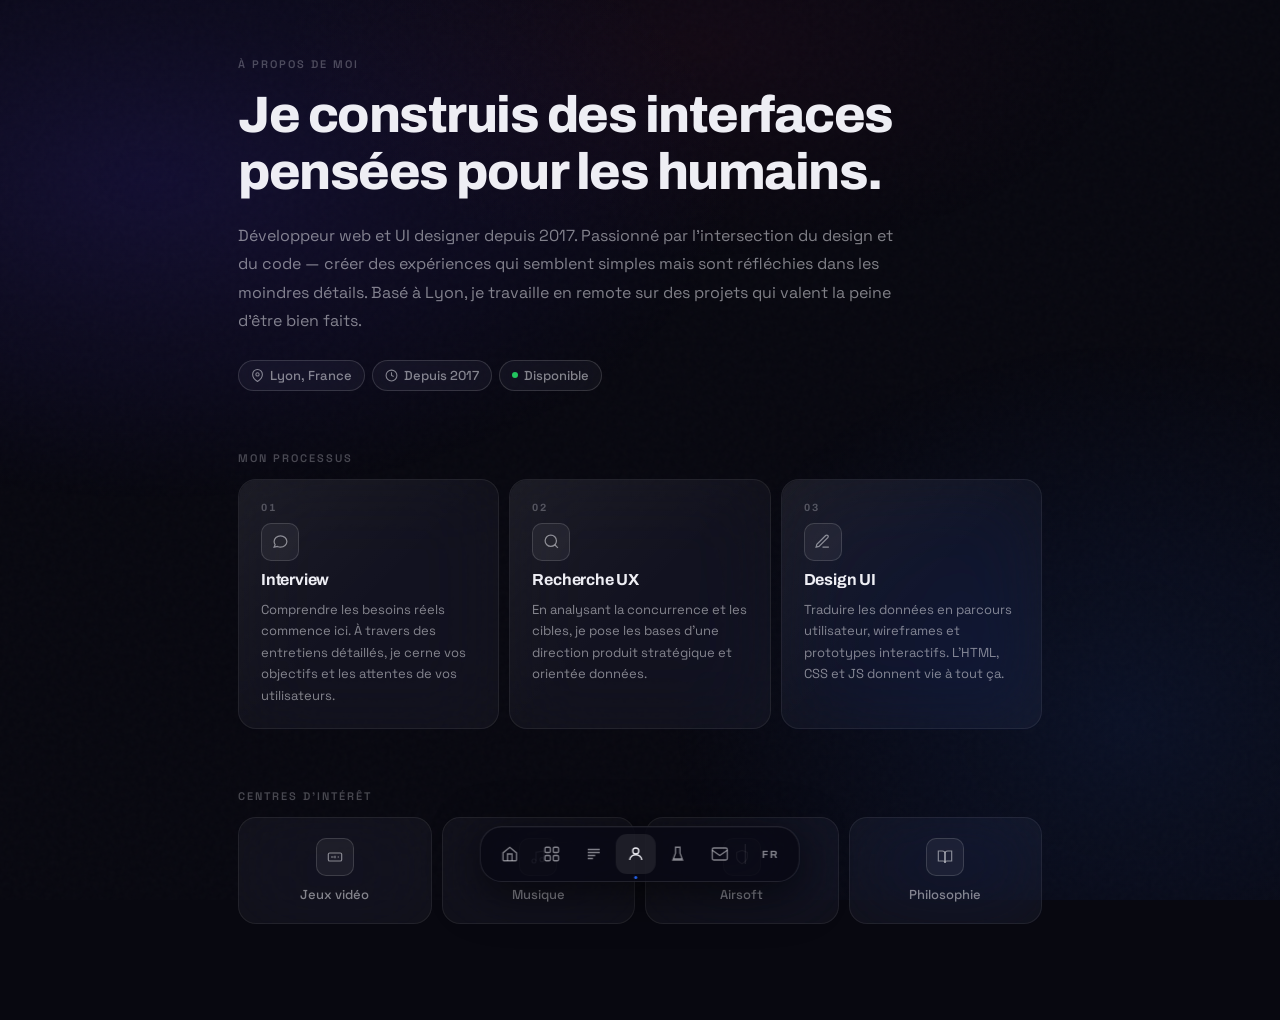
==== HTML_PAGES/about.html @ 4f41d5ac "Import my projects since I'm flagged on my previous account" ====
<!DOCTYPE html>
<html lang="fr">
<head>
  <meta charset="UTF-8">
  <meta name="viewport" content="width=device-width, initial-scale=1.0">
  <title>À propos — Joris Suarez</title>
  <link rel="icon" type="image/svg+xml" href="../favicon.svg">
  <link rel="stylesheet" href="../styles.css">
  <link rel="stylesheet" href="../css/about.css">
</head>
<body>

<main class="about-page">

  <section class="about-hero reveal" style="--delay:0s">
    <span class="label" data-fr="À propos de moi" data-en="About me">À propos de moi</span>
    <h1 class="about-headline" data-fr="Je construis des interfaces pensées pour les humains." data-en="I build interfaces designed for humans.">Je construis des interfaces<br>pensées pour les humains.</h1>
    <p class="about-bio" data-fr="Développeur web et UI designer depuis 2017. Passionné par l'intersection du design et du code — créer des expériences qui semblent simples mais sont réfléchies dans les moindres détails. Basé à Lyon, je travaille en remote sur des projets qui valent la peine d'être bien faits." data-en="Web developer and UI designer since 2017. Passionate about the intersection of design and code — crafting experiences that look simple but are thoughtfully designed down to the smallest detail. Based in Lyon, working remotely on projects worth doing right.">Développeur web et UI designer depuis 2017. Passionné par l'intersection du design et du code — créer des expériences qui semblent simples mais sont réfléchies dans les moindres détails. Basé à Lyon, je travaille en remote sur des projets qui valent la peine d'être bien faits.</p>
    <div class="about-meta">
      <span class="meta-chip">
        <svg viewBox="0 0 24 24" fill="none" stroke="currentColor" stroke-width="2" width="13" height="13"><path d="M21 10c0 7-9 13-9 13S3 17 3 10a9 9 0 0118 0z"/><circle cx="12" cy="10" r="3"/></svg>
        Lyon, France
      </span>
      <span class="meta-chip">
        <svg viewBox="0 0 24 24" fill="none" stroke="currentColor" stroke-width="2" width="13" height="13"><circle cx="12" cy="12" r="10"/><path d="M12 6v6l4 2"/></svg>
        <span data-fr="Depuis 2017" data-en="Since 2017">Depuis 2017</span>
      </span>
      <span class="meta-chip">
        <div class="status-dot" style="width:6px;height:6px;flex-shrink:0"></div>
        <span data-fr="Disponible" data-en="Available">Disponible</span>
      </span>
    </div>
  </section>

  <section class="process-section">
    <span class="label reveal" style="--delay:0.1s" data-fr="Mon processus" data-en="My process">Mon processus</span>
    <div class="process-grid">

      <article class="card process-card reveal" style="--delay:0.15s">
        <div class="process-num">01</div>
        <div class="process-icon">
          <svg viewBox="0 0 24 24" fill="none" stroke="currentColor" stroke-width="1.75">
            <path d="M8 12h.01M12 12h.01M16 12h.01M21 12c0 4.418-4.03 8-9 8a9.863 9.863 0 01-4.255-.949L3 20l1.395-3.72C3.512 15.042 3 13.574 3 12c0-4.418 4.03-8 9-8s9 3.582 9 8z"/>
          </svg>
        </div>
        <h3 data-fr="Interview" data-en="Interview">Interview</h3>
        <p data-fr="Comprendre les besoins réels commence ici. À travers des entretiens détaillés, je cerne vos objectifs et les attentes de vos utilisateurs." data-en="Understanding real needs starts here. Through detailed interviews, I identify your goals and your users' expectations.">Comprendre les besoins réels commence ici. À travers des entretiens détaillés, je cerne vos objectifs et les attentes de vos utilisateurs.</p>
      </article>

      <article class="card process-card reveal" style="--delay:0.2s">
        <div class="process-num">02</div>
        <div class="process-icon">
          <svg viewBox="0 0 24 24" fill="none" stroke="currentColor" stroke-width="1.75">
            <circle cx="11" cy="11" r="8"/><path d="M21 21l-4.35-4.35"/>
          </svg>
        </div>
        <h3 data-fr="Recherche UX" data-en="UX Research">Recherche UX</h3>
        <p data-fr="En analysant la concurrence et les cibles, je pose les bases d'une direction produit stratégique et orientée données." data-en="By analyzing competition and targets, I lay the groundwork for a strategic, data-driven product direction.">En analysant la concurrence et les cibles, je pose les bases d'une direction produit stratégique et orientée données.</p>
      </article>

      <article class="card process-card reveal" style="--delay:0.25s">
        <div class="process-num">03</div>
        <div class="process-icon">
          <svg viewBox="0 0 24 24" fill="none" stroke="currentColor" stroke-width="1.75">
            <path d="M12 20h9"/><path d="M16.5 3.5a2.121 2.121 0 013 3L7 19l-4 1 1-4L16.5 3.5z"/>
          </svg>
        </div>
        <h3 data-fr="Design UI" data-en="UI Design">Design UI</h3>
        <p data-fr="Traduire les données en parcours utilisateur, wireframes et prototypes interactifs. L'HTML, CSS et JS donnent vie à tout ça." data-en="Translating data into user flows, wireframes and interactive prototypes. HTML, CSS and JS bring it all to life.">Traduire les données en parcours utilisateur, wireframes et prototypes interactifs. L'HTML, CSS et JS donnent vie à tout ça.</p>
      </article>

    </div>
  </section>

  <section class="interests-section reveal" style="--delay:0.3s">
    <span class="label" data-fr="Centres d'intérêt" data-en="Interests">Centres d'intérêt</span>
    <div class="interests-grid">
      <div class="interest-item">
        <div class="interest-icon">
          <svg viewBox="0 0 24 24" fill="none" stroke="currentColor" stroke-width="1.75"><rect x="2" y="6" width="20" height="12" rx="2"/><path d="M6 12h4M12 10v4M16 12h2"/></svg>
        </div>
        <span data-fr="Jeux vidéo" data-en="Video games">Jeux vidéo</span>
      </div>
      <div class="interest-item">
        <div class="interest-icon">
          <svg viewBox="0 0 24 24" fill="none" stroke="currentColor" stroke-width="1.75"><path d="M9 18V5l12-2v13"/><circle cx="6" cy="18" r="3"/><circle cx="18" cy="16" r="3"/></svg>
        </div>
        <span data-fr="Musique" data-en="Music">Musique</span>
      </div>
      <div class="interest-item">
        <div class="interest-icon">
          <svg viewBox="0 0 24 24" fill="none" stroke="currentColor" stroke-width="1.75"><path d="M12 22s8-4 8-10V5l-8-3-8 3v7c0 6 8 10 8 10z"/></svg>
        </div>
        <span>Airsoft</span>
      </div>
      <div class="interest-item">
        <div class="interest-icon">
          <svg viewBox="0 0 24 24" fill="none" stroke="currentColor" stroke-width="1.75"><path d="M2 3h6a4 4 0 014 4v14a3 3 0 00-3-3H2z"/><path d="M22 3h-6a4 4 0 00-4 4v14a3 3 0 013-3h7z"/></svg>
        </div>
        <span data-fr="Philosophie" data-en="Philosophy">Philosophie</span>
      </div>
    </div>
  </section>

</main>

<nav class="dock" aria-label="Navigation">
  <a href="../index.html" class="dock-item" aria-label="Accueil">
    <svg viewBox="0 0 24 24" fill="none" stroke="currentColor" stroke-width="1.75"><path d="M3 10.5L12 3l9 7.5V20a1 1 0 01-1 1H4a1 1 0 01-1-1v-9.5z"/><path d="M9 21V12h6v9"/></svg>
    <span class="dock-tooltip" data-fr="Accueil" data-en="Home">Accueil</span>
  </a>
  <a href="works.html" class="dock-item" aria-label="Travaux">
    <svg viewBox="0 0 24 24" fill="none" stroke="currentColor" stroke-width="1.75"><rect x="3" y="3" width="7" height="7" rx="1.5"/><rect x="14" y="3" width="7" height="7" rx="1.5"/><rect x="3" y="14" width="7" height="7" rx="1.5"/><rect x="14" y="14" width="7" height="7" rx="1.5"/></svg>
    <span class="dock-tooltip" data-fr="Travaux" data-en="Works">Travaux</span>
  </a>
  <a href="blogs.html" class="dock-item" aria-label="Blog">
    <svg viewBox="0 0 24 24" fill="none" stroke="currentColor" stroke-width="1.75"><path d="M4 6h16M4 10h16M4 14h10M4 18h7"/></svg>
    <span class="dock-tooltip">Blog</span>
  </a>
  <a href="about.html" class="dock-item active" aria-label="À propos">
    <svg viewBox="0 0 24 24" fill="none" stroke="currentColor" stroke-width="1.75"><circle cx="12" cy="8" r="4"/><path d="M4 20c0-4 3.582-7 8-7s8 3 8 7"/></svg>
    <span class="dock-tooltip" data-fr="À propos" data-en="About">À propos</span>
  </a>
  <a href="services.html" class="dock-item" aria-label="Lab">
    <svg viewBox="0 0 24 24" fill="none" stroke="currentColor" stroke-width="1.75"><path d="M9 3h6v8l3.5 9H5.5L9 11V3z"/><path d="M6.5 18.5h11"/></svg>
    <span class="dock-tooltip">Lab</span>
  </a>
  <a href="contact.html" class="dock-item" aria-label="Contact">
    <svg viewBox="0 0 24 24" fill="none" stroke="currentColor" stroke-width="1.75"><rect x="2" y="4" width="20" height="16" rx="2"/><path d="M2 7l10 7 10-7"/></svg>
    <span class="dock-tooltip">Contact</span>
  </a>
  <div class="dock-sep" aria-hidden="true"></div>
  <button class="dock-item" id="lang-btn" aria-label="Changer de langue">
    <span class="dock-lang" id="lang-display">FR</span>
    <span class="dock-tooltip" id="lang-tip">Switch to English</span>
  </button>
</nav>

<script>
  function toggleLang() {
    const cur = localStorage.getItem('siteLang') || 'fr';
    const next = cur === 'fr' ? 'en' : 'fr';
    applyLang(next);
    localStorage.setItem('siteLang', next);
  }
  function applyLang(lang) {
    document.querySelectorAll('[data-fr][data-en]').forEach(el => {
      el.textContent = el.getAttribute('data-' + lang);
    });
    document.documentElement.lang = lang;
    const d = document.getElementById('lang-display');
    const t = document.getElementById('lang-tip');
    if (d) d.textContent = lang.toUpperCase();
    if (t) t.textContent = lang === 'fr' ? 'Switch to English' : 'Passer en français';
  }
  const ro = new IntersectionObserver((entries) => {
    entries.forEach(e => { if (e.isIntersecting) { e.target.classList.add('visible'); ro.unobserve(e.target); } });
  }, { threshold: 0.08 });
  document.addEventListener('DOMContentLoaded', () => {
    applyLang(localStorage.getItem('siteLang') || 'fr');
    document.querySelectorAll('.reveal').forEach(el => ro.observe(el));
    document.getElementById('lang-btn').addEventListener('click', toggleLang);
  });
</script>
</body>
</html>
---- styles.css ----
@import url('https://fonts.googleapis.com/css2?family=Archivo:wght@300;400;500;600;700;800;900&family=Space+Grotesk:wght@300;400;500;600;700&display=swap');

:root {
  --font-display: 'Archivo', sans-serif;
  --font-body: 'Space Grotesk', sans-serif;

  --bg: #080810;
  --surface: rgba(255, 255, 255, 0.04);
  --surface-hover: rgba(255, 255, 255, 0.07);
  --surface-strong: rgba(255, 255, 255, 0.09);

  --border: rgba(255, 255, 255, 0.07);
  --border-hover: rgba(255, 255, 255, 0.14);

  --text: #eeeef4;
  --text-2: rgba(238, 238, 244, 0.52);
  --text-3: rgba(238, 238, 244, 0.28);

  --accent: #2563eb;
  --accent-glow: rgba(37, 99, 235, 0.25);
  --green: #22c55e;
  --red: #ef4444;

  --blur: blur(40px) saturate(180%);
  --blur-sm: blur(20px) saturate(150%);

  --r-sm: 10px;
  --r: 18px;
  --r-lg: 24px;

  --t: 0.22s cubic-bezier(0.4, 0, 0.2, 1);
  --t-spring: 0.38s cubic-bezier(0.34, 1.56, 0.64, 1);
}

*, *::before, *::after { margin: 0; padding: 0; box-sizing: border-box; }

html { scroll-behavior: smooth; }

body {
  font-family: var(--font-body);
  background: var(--bg);
  color: var(--text);
  min-height: 100dvh;
  overflow-x: hidden;
  -webkit-font-smoothing: antialiased;
  -moz-osx-font-smoothing: grayscale;
}

/* Aurora */
body::before {
  content: '';
  position: fixed;
  inset: 0;
  z-index: 0;
  pointer-events: none;
  background:
    radial-gradient(ellipse 70% 55% at 12% 20%, rgba(90, 60, 255, 0.14) 0%, transparent 65%),
    radial-gradient(ellipse 55% 65% at 88% 80%, rgba(37, 99, 235, 0.1) 0%, transparent 65%),
    radial-gradient(ellipse 55% 40% at 55% 5%, rgba(170, 35, 90, 0.07) 0%, transparent 60%);
}

/* Noise */
body::after {
  content: '';
  position: fixed;
  inset: 0;
  z-index: 1;
  pointer-events: none;
  opacity: 0.022;
  background-image: url("data:image/svg+xml,%3Csvg viewBox='0 0 200 200' xmlns='http://www.w3.org/2000/svg'%3E%3Cfilter id='n'%3E%3CfeTurbulence type='fractalNoise' baseFrequency='0.85' numOctaves='4' stitchTiles='stitch'/%3E%3C/filter%3E%3Crect width='100%25' height='100%25' filter='url(%23n)'/%3E%3C/svg%3E");
}

h1, h2, h3, h4, h5 { font-family: var(--font-display); font-weight: 700; line-height: 1.15; }

a { color: inherit; text-decoration: none; }

/* Glass card */
.card {
  position: relative;
  z-index: 2;
  background: var(--surface);
  backdrop-filter: var(--blur);
  -webkit-backdrop-filter: var(--blur);
  border: 0.5px solid var(--border);
  border-radius: var(--r);
  overflow: hidden;
  transition: background var(--t), border-color var(--t);
}

.card::before {
  content: '';
  position: absolute;
  inset: 0;
  border-radius: inherit;
  background: linear-gradient(135deg, rgba(255,255,255,0.045) 0%, transparent 50%);
  pointer-events: none;
  z-index: 0;
}

.card > * { position: relative; z-index: 1; }

.card:hover {
  background: var(--surface-hover);
  border-color: var(--border-hover);
}

.label {
  font-size: 11px;
  font-weight: 600;
  letter-spacing: 2px;
  text-transform: uppercase;
  color: var(--text-3);
}

.tag {
  display: inline-flex;
  align-items: center;
  padding: 3px 10px;
  background: rgba(255,255,255,0.05);
  border: 0.5px solid rgba(255,255,255,0.09);
  border-radius: 100px;
  font-size: 11.5px;
  font-weight: 500;
  color: var(--text-2);
  font-family: var(--font-body);
  white-space: nowrap;
}

.hidden { display: none !important; }

/* Status dot */
.status-dot {
  width: 7px;
  height: 7px;
  border-radius: 50%;
  background: var(--green);
  flex-shrink: 0;
  animation: pulse-green 2.5s ease infinite;
}

@keyframes pulse-green {
  0%, 100% { box-shadow: 0 0 0 0 rgba(34, 197, 94, 0.5); }
  50% { box-shadow: 0 0 0 5px rgba(34, 197, 94, 0); }
}

/* Reveal animation */
.reveal {
  opacity: 0;
  transform: translateY(14px);
  transition: opacity 0.5s ease, transform 0.5s ease;
  transition-delay: var(--delay, 0s);
}

.reveal.visible {
  opacity: 1;
  transform: translateY(0);
}

@keyframes fadeUp {
  from { opacity: 0; transform: translateY(18px); }
  to { opacity: 1; transform: translateY(0); }
}

@keyframes spin { to { transform: rotate(360deg); } }

@media (prefers-reduced-motion: reduce) {
  .reveal, .reveal.visible { opacity: 1; transform: none; transition: none; }
  *, *::before, *::after { animation-duration: 0.001ms !important; transition-duration: 0.001ms !important; }
}

/* Selection */
::selection { background: rgba(37, 99, 235, 0.3); color: #fff; }

/* Scrollbar */
::-webkit-scrollbar { width: 5px; }
::-webkit-scrollbar-track { background: transparent; }
::-webkit-scrollbar-thumb { background: rgba(255,255,255,0.1); border-radius: 3px; }
::-webkit-scrollbar-thumb:hover { background: rgba(255,255,255,0.17); }

/* ========================
   DOCK — shared
   ======================== */
.dock {
  position: fixed;
  bottom: 18px;
  left: 50%;
  transform: translateX(-50%);
  z-index: 500;
  display: flex;
  align-items: center;
  gap: 2px;
  padding: 7px 9px;
  background: rgba(8, 8, 18, 0.8);
  backdrop-filter: blur(40px) saturate(200%);
  -webkit-backdrop-filter: blur(40px) saturate(200%);
  border: 0.5px solid rgba(255,255,255,0.1);
  border-radius: 22px;
  box-shadow: 0 10px 48px rgba(0,0,0,0.65), inset 0 0.5px 0 rgba(255,255,255,0.07);
}

.dock-item {
  position: relative;
  display: flex;
  align-items: center;
  justify-content: center;
  width: 40px;
  height: 40px;
  border-radius: 11px;
  color: var(--text-2);
  text-decoration: none;
  transition: all var(--t-spring);
  cursor: pointer;
  background: transparent;
  border: none;
  font-family: var(--font-body);
  flex-shrink: 0;
}

.dock-item svg { width: 18px; height: 18px; }

.dock-item:hover {
  background: rgba(255,255,255,0.08);
  color: var(--text);
  transform: translateY(-3px) scale(1.08);
}

.dock-item.active {
  background: rgba(255,255,255,0.08);
  color: var(--text);
}

.dock-item.active::after {
  content: '';
  position: absolute;
  bottom: -5px;
  left: 50%;
  transform: translateX(-50%);
  width: 3px;
  height: 3px;
  background: var(--accent);
  border-radius: 50%;
}

.dock-tooltip {
  position: absolute;
  bottom: calc(100% + 9px);
  left: 50%;
  transform: translateX(-50%);
  background: rgba(8, 8, 18, 0.95);
  backdrop-filter: blur(20px);
  border: 0.5px solid rgba(255,255,255,0.12);
  border-radius: 8px;
  padding: 4px 9px;
  font-size: 11.5px;
  font-weight: 500;
  color: rgba(255,255,255,0.85);
  white-space: nowrap;
  pointer-events: none;
  opacity: 0;
  transition: opacity 0.13s ease;
  font-family: var(--font-body);
}

.dock-item:hover .dock-tooltip { opacity: 1; }

.dock-sep {
  width: 0.5px;
  height: 20px;
  background: rgba(255,255,255,0.1);
  margin: 0 3px;
  flex-shrink: 0;
}

.dock-lang {
  font-size: 10.5px;
  font-weight: 700;
  letter-spacing: 0.5px;
  font-family: var(--font-display);
}

/* ========================
   MODAL — shared
   ======================== */
.modal {
  position: fixed;
  inset: 0;
  background: rgba(0,0,0,0.65);
  backdrop-filter: blur(10px);
  display: flex;
  align-items: center;
  justify-content: center;
  z-index: 600;
  padding: 1.5rem;
}

.modal.hidden { display: none; }

.modal-box {
  background: rgba(10, 10, 22, 0.92);
  backdrop-filter: var(--blur);
  -webkit-backdrop-filter: var(--blur);
  border: 0.5px solid var(--border-hover);
  border-radius: var(--r-lg);
  padding: 2rem;
  width: 100%;
  max-width: 420px;
  position: relative;
  animation: fadeUp 0.3s cubic-bezier(0.34, 1.56, 0.64, 1);
  box-shadow: 0 30px 80px rgba(0,0,0,0.55);
}

.modal-box h2 {
  font-size: 1.25rem;
  font-weight: 700;
  margin-bottom: 1.25rem;
  color: var(--text);
}

.modal-close {
  position: absolute;
  top: 12px;
  right: 12px;
  width: 30px;
  height: 30px;
  border-radius: 50%;
  border: none;
  background: rgba(255,255,255,0.07);
  color: var(--text-2);
  font-size: 16px;
  cursor: pointer;
  display: flex;
  align-items: center;
  justify-content: center;
  transition: background var(--t);
  line-height: 1;
}

.modal-close:hover { background: rgba(255,255,255,0.12); color: var(--text); }

/* Form elements */
.form-group {
  display: flex;
  flex-direction: column;
  gap: 5px;
  margin-bottom: 12px;
}

.form-group label {
  font-size: 12.5px;
  font-weight: 600;
  color: var(--text-2);
}

.form-group input,
.form-group textarea,
.form-group select {
  background: rgba(255,255,255,0.05);
  border: 0.5px solid var(--border-hover);
  border-radius: var(--r-sm);
  padding: 9px 13px;
  color: var(--text);
  font-size: 14px;
  font-family: var(--font-body);
  outline: none;
  transition: border-color var(--t), background var(--t), box-shadow var(--t);
}

.form-group input:focus,
.form-group textarea:focus,
.form-group select:focus {
  border-color: rgba(37, 99, 235, 0.5);
  background: rgba(255,255,255,0.07);
  box-shadow: 0 0 0 3px rgba(37, 99, 235, 0.1);
}

.form-group input::placeholder,
.form-group textarea::placeholder { color: var(--text-3); }

.form-group textarea { resize: vertical; min-height: 110px; }

.form-group select option { background: #0e0e1a; color: var(--text); }

.btn-primary {
  display: flex;
  align-items: center;
  justify-content: center;
  gap: 7px;
  width: 100%;
  padding: 10px 18px;
  background: var(--accent);
  border: none;
  border-radius: var(--r-sm);
  color: white;
  font-weight: 600;
  font-size: 14px;
  font-family: var(--font-body);
  cursor: pointer;
  transition: all var(--t);
  margin-top: 4px;
}

.btn-primary:hover {
  background: #1d4ed8;
  transform: translateY(-1px);
  box-shadow: 0 8px 25px rgba(37, 99, 235, 0.35);
}

.btn-danger {
  display: inline-flex;
  align-items: center;
  justify-content: center;
  gap: 6px;
  padding: 7px 14px;
  background: rgba(239, 68, 68, 0.1);
  border: 0.5px solid rgba(239, 68, 68, 0.3);
  border-radius: var(--r-sm);
  color: #fca5a5;
  font-weight: 600;
  font-size: 13px;
  font-family: var(--font-body);
  cursor: pointer;
  transition: all var(--t);
}

.btn-danger:hover { background: rgba(239, 68, 68, 0.2); }

.error-msg {
  color: #fca5a5;
  font-size: 13px;
  padding: 8px 12px;
  background: rgba(239, 68, 68, 0.1);
  border-radius: var(--r-sm);
  margin-bottom: 10px;
}

.error-msg.hidden { display: none; }

/* CTA link */
.cta-link {
  display: inline-flex;
  align-items: center;
  gap: 5px;
  font-size: 12.5px;
  font-weight: 600;
  color: var(--text-2);
  margin-top: auto;
  padding-top: 10px;
  transition: color var(--t);
}

.cta-link:hover { color: var(--text); }

.cta-link svg { width: 14px; height: 14px; transition: transform var(--t); }

.cta-link:hover svg { transform: translate(2px, -2px); }
---- css/about.css ----
.about-page {
  max-width: 860px;
  margin: 0 auto;
  padding: 52px 28px 96px;
  position: relative;
  z-index: 2;
}

.about-hero {
  margin-bottom: 60px;
}

.about-headline {
  font-size: clamp(2rem, 5vw, 3.2rem);
  font-weight: 800;
  letter-spacing: -1.5px;
  line-height: 1.12;
  margin: 14px 0 20px;
  color: var(--text);
}

.about-bio {
  font-size: 16px;
  color: var(--text-2);
  line-height: 1.78;
  max-width: 660px;
  margin-bottom: 24px;
}

.about-meta {
  display: flex;
  flex-wrap: wrap;
  gap: 7px;
}

.meta-chip {
  display: inline-flex;
  align-items: center;
  gap: 6px;
  padding: 6px 12px;
  background: var(--surface);
  backdrop-filter: var(--blur-sm);
  -webkit-backdrop-filter: var(--blur-sm);
  border: 0.5px solid var(--border-hover);
  border-radius: 100px;
  font-size: 13px;
  font-weight: 500;
  color: var(--text-2);
}

/* Process */
.process-section {
  margin-bottom: 60px;
  display: flex;
  flex-direction: column;
  gap: 14px;
}

.process-grid {
  display: grid;
  grid-template-columns: repeat(3, 1fr);
  gap: 10px;
}

.process-card {
  padding: 22px;
  display: flex;
  flex-direction: column;
  gap: 10px;
}

.process-num {
  font-family: var(--font-display);
  font-size: 10.5px;
  font-weight: 700;
  letter-spacing: 2px;
  color: var(--text-3);
  text-transform: uppercase;
}

.process-icon {
  width: 38px;
  height: 38px;
  border-radius: 10px;
  background: rgba(255,255,255,0.05);
  border: 0.5px solid var(--border-hover);
  display: flex;
  align-items: center;
  justify-content: center;
  color: var(--text-2);
}

.process-icon svg { width: 17px; height: 17px; }

.process-card h3 {
  font-size: 1rem;
  font-weight: 700;
  letter-spacing: -0.2px;
}

.process-card p {
  font-size: 13px;
  color: var(--text-2);
  line-height: 1.65;
}

/* Interests */
.interests-section {
  display: flex;
  flex-direction: column;
  gap: 14px;
}

.interests-grid {
  display: grid;
  grid-template-columns: repeat(4, 1fr);
  gap: 10px;
}

.interest-item {
  display: flex;
  flex-direction: column;
  align-items: center;
  gap: 10px;
  padding: 20px 12px;
  background: var(--surface);
  backdrop-filter: var(--blur);
  -webkit-backdrop-filter: var(--blur);
  border: 0.5px solid var(--border);
  border-radius: var(--r);
  text-align: center;
  font-size: 13px;
  font-weight: 500;
  color: var(--text-2);
  transition: background var(--t), border-color var(--t);
}

.interest-item:hover {
  background: var(--surface-hover);
  border-color: var(--border-hover);
}

.interest-icon {
  width: 38px;
  height: 38px;
  border-radius: 10px;
  background: rgba(255,255,255,0.05);
  border: 0.5px solid var(--border-hover);
  display: flex;
  align-items: center;
  justify-content: center;
  color: var(--text-2);
}

.interest-icon svg { width: 16px; height: 16px; }

@media (max-width: 768px) {
  .about-page { padding: 36px 18px 88px; }
  .about-headline { font-size: 1.85rem; letter-spacing: -1px; }
  .about-bio { font-size: 14.5px; }
  .process-grid { grid-template-columns: 1fr; }
  .interests-grid { grid-template-columns: repeat(2, 1fr); }
}

@media (max-width: 480px) {
  .about-headline { font-size: 1.55rem; }
  .about-bio { font-size: 14px; }
}
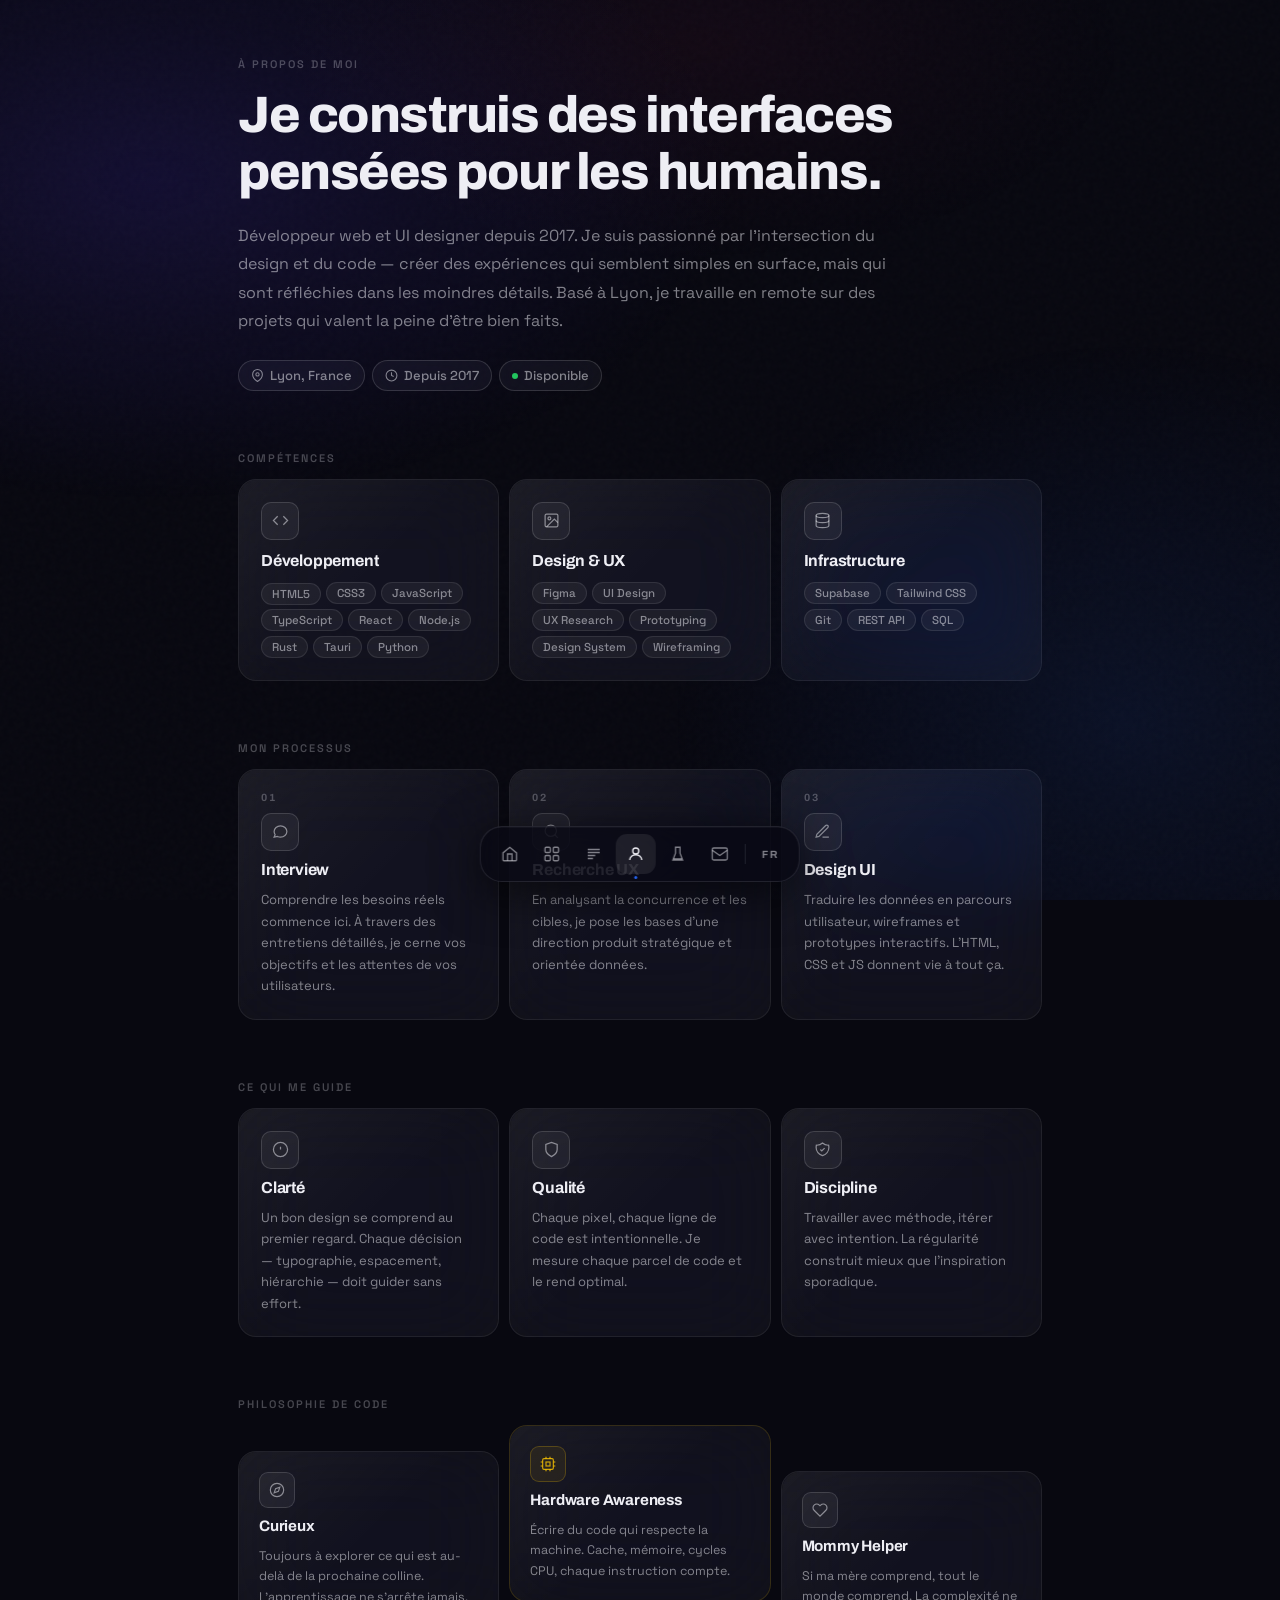
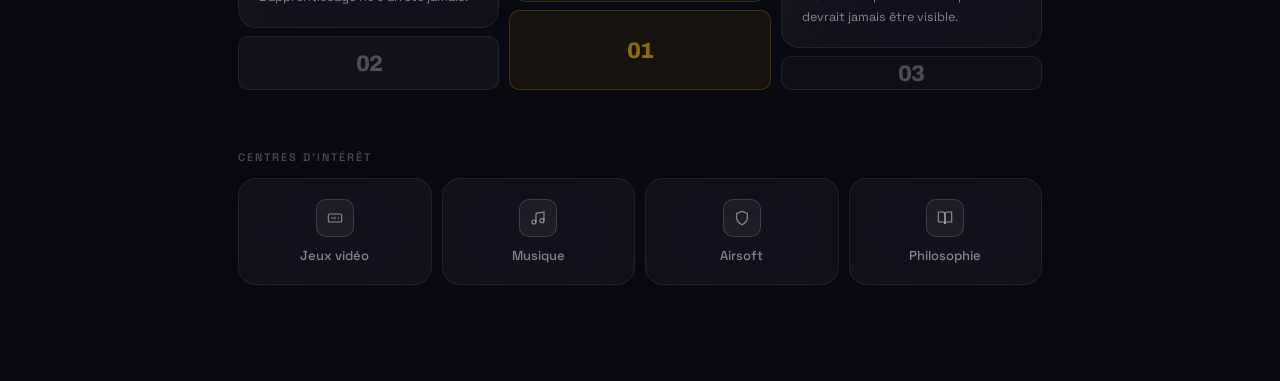
==== commit c63a2cac: "Update: adding my image and correcting" ====
--- a/HTML_PAGES/about.html
+++ b/HTML_PAGES/about.html
@@ -4,6 +4,7 @@
   <meta charset="UTF-8">
   <meta name="viewport" content="width=device-width, initial-scale=1.0">
   <title>À propos — Joris Suarez</title>
+  <meta name="description" content="Développeur web et UI designer depuis 2017 basé à Lyon. Découvrez mon parcours, mes compétences et ma façon de travailler.">
   <link rel="icon" type="image/svg+xml" href="../favicon.svg">
   <link rel="stylesheet" href="../styles.css">
   <link rel="stylesheet" href="../css/about.css">
@@ -12,10 +13,11 @@
 
 <main class="about-page">
 
+  <!-- Hero -->
   <section class="about-hero reveal" style="--delay:0s">
     <span class="label" data-fr="À propos de moi" data-en="About me">À propos de moi</span>
     <h1 class="about-headline" data-fr="Je construis des interfaces pensées pour les humains." data-en="I build interfaces designed for humans.">Je construis des interfaces<br>pensées pour les humains.</h1>
-    <p class="about-bio" data-fr="Développeur web et UI designer depuis 2017. Passionné par l'intersection du design et du code — créer des expériences qui semblent simples mais sont réfléchies dans les moindres détails. Basé à Lyon, je travaille en remote sur des projets qui valent la peine d'être bien faits." data-en="Web developer and UI designer since 2017. Passionate about the intersection of design and code — crafting experiences that look simple but are thoughtfully designed down to the smallest detail. Based in Lyon, working remotely on projects worth doing right.">Développeur web et UI designer depuis 2017. Passionné par l'intersection du design et du code — créer des expériences qui semblent simples mais sont réfléchies dans les moindres détails. Basé à Lyon, je travaille en remote sur des projets qui valent la peine d'être bien faits.</p>
+    <p class="about-bio" data-fr="Développeur web et UI designer depuis 2017. Je suis passionné par l'intersection du design et du code — créer des expériences qui semblent simples en surface, mais qui sont réfléchies dans les moindres détails. Basé à Lyon, je travaille en remote sur des projets qui valent la peine d'être bien faits." data-en="Web developer and UI designer since 2017. I'm passionate about the intersection of design and code — crafting experiences that look simple on the surface, but are thoughtfully designed down to the smallest detail. Based in Lyon, working remotely on projects worth doing right.">Développeur web et UI designer depuis 2017. Je suis passionné par l'intersection du design et du code — créer des expériences qui semblent simples en surface, mais qui sont réfléchies dans les moindres détails. Basé à Lyon, je travaille en remote sur des projets qui valent la peine d'être bien faits.</p>
     <div class="about-meta">
       <span class="meta-chip">
         <svg viewBox="0 0 24 24" fill="none" stroke="currentColor" stroke-width="2" width="13" height="13"><path d="M21 10c0 7-9 13-9 13S3 17 3 10a9 9 0 0118 0z"/><circle cx="12" cy="10" r="3"/></svg>
@@ -32,11 +34,67 @@
     </div>
   </section>
 
+  <!-- Skills -->
+  <section class="skills-section reveal" style="--delay:0.1s">
+    <span class="label" data-fr="Compétences" data-en="Skills">Compétences</span>
+    <div class="skills-grid">
+
+      <div class="skill-group card">
+        <div class="skill-group-icon">
+          <svg viewBox="0 0 24 24" fill="none" stroke="currentColor" stroke-width="1.75"><polyline points="16 18 22 12 16 6"/><polyline points="8 6 2 12 8 18"/></svg>
+        </div>
+        <h3 data-fr="Développement" data-en="Development">Développement</h3>
+        <div class="skill-tags">
+          <a href="works.html" class="tag tag-link">HTML5</a>
+          <a href="works.html" class="tag tag-link">CSS3</a>
+          <a href="works.html" class="tag tag-link">JavaScript</a>
+          <a href="works.html" class="tag tag-link">TypeScript</a>
+          <a href="works.html" class="tag tag-link">React</a>
+          <a href="works.html" class="tag tag-link">Node.js</a>
+          <a href="works.html" class="tag tag-link">Rust</a>
+          <a href="works.html" class="tag tag-link">Tauri</a>
+          <a href="works.html" class="tag tag-link">Python</a>
+        </div>
+      </div>
+
+      <div class="skill-group card">
+        <div class="skill-group-icon">
+          <svg viewBox="0 0 24 24" fill="none" stroke="currentColor" stroke-width="1.75"><rect x="3" y="3" width="18" height="18" rx="2"/><circle cx="9" cy="9" r="2"/><path d="M21 15l-5-5L5 21"/></svg>
+        </div>
+        <h3 data-fr="Design & UX" data-en="Design & UX">Design & UX</h3>
+        <div class="skill-tags">
+          <a href="works.html" class="tag tag-link">Figma</a>
+          <span class="tag">UI Design</span>
+          <span class="tag">UX Research</span>
+          <span class="tag">Prototyping</span>
+          <span class="tag">Design System</span>
+          <span class="tag">Wireframing</span>
+        </div>
+      </div>
+
+      <div class="skill-group card">
+        <div class="skill-group-icon">
+          <svg viewBox="0 0 24 24" fill="none" stroke="currentColor" stroke-width="1.75"><ellipse cx="12" cy="5" rx="9" ry="3"/><path d="M21 12c0 1.66-4 3-9 3s-9-1.34-9-3"/><path d="M3 5v14c0 1.66 4 3 9 3s9-1.34 9-3V5"/></svg>
+        </div>
+        <h3 data-fr="Infrastructure" data-en="Infrastructure">Infrastructure</h3>
+        <div class="skill-tags">
+          <a href="works.html" class="tag tag-link">Supabase</a>
+          <a href="works.html" class="tag tag-link">Tailwind CSS</a>
+          <span class="tag">Git</span>
+          <span class="tag">REST API</span>
+          <span class="tag">SQL</span>
+        </div>
+      </div>
+
+    </div>
+  </section>
+
+  <!-- Process -->
   <section class="process-section">
-    <span class="label reveal" style="--delay:0.1s" data-fr="Mon processus" data-en="My process">Mon processus</span>
+    <span class="label reveal" style="--delay:0.15s" data-fr="Mon processus" data-en="My process">Mon processus</span>
     <div class="process-grid">
 
-      <article class="card process-card reveal" style="--delay:0.15s">
+      <article class="card process-card reveal" style="--delay:0.2s">
         <div class="process-num">01</div>
         <div class="process-icon">
           <svg viewBox="0 0 24 24" fill="none" stroke="currentColor" stroke-width="1.75">
@@ -47,7 +105,7 @@
         <p data-fr="Comprendre les besoins réels commence ici. À travers des entretiens détaillés, je cerne vos objectifs et les attentes de vos utilisateurs." data-en="Understanding real needs starts here. Through detailed interviews, I identify your goals and your users' expectations.">Comprendre les besoins réels commence ici. À travers des entretiens détaillés, je cerne vos objectifs et les attentes de vos utilisateurs.</p>
       </article>
 
-      <article class="card process-card reveal" style="--delay:0.2s">
+      <article class="card process-card reveal" style="--delay:0.25s">
         <div class="process-num">02</div>
         <div class="process-icon">
           <svg viewBox="0 0 24 24" fill="none" stroke="currentColor" stroke-width="1.75">
@@ -58,7 +116,7 @@
         <p data-fr="En analysant la concurrence et les cibles, je pose les bases d'une direction produit stratégique et orientée données." data-en="By analyzing competition and targets, I lay the groundwork for a strategic, data-driven product direction.">En analysant la concurrence et les cibles, je pose les bases d'une direction produit stratégique et orientée données.</p>
       </article>
 
-      <article class="card process-card reveal" style="--delay:0.25s">
+      <article class="card process-card reveal" style="--delay:0.3s">
         <div class="process-num">03</div>
         <div class="process-icon">
           <svg viewBox="0 0 24 24" fill="none" stroke="currentColor" stroke-width="1.75">
@@ -72,7 +130,80 @@
     </div>
   </section>
 
-  <section class="interests-section reveal" style="--delay:0.3s">
+  <!-- Values -->
+  <section class="values-section reveal" style="--delay:0.35s">
+    <span class="label" data-fr="Ce qui me guide" data-en="What drives me">Ce qui me guide</span>
+    <div class="values-grid">
+      <div class="value-card card">
+        <div class="value-icon">
+          <svg viewBox="0 0 24 24" fill="none" stroke="currentColor" stroke-width="1.75"><circle cx="12" cy="12" r="10"/><path d="M12 8v4M12 16h.01"/></svg>
+        </div>
+        <h4 data-fr="Clarté" data-en="Clarity">Clarté</h4>
+        <p data-fr="Un bon design se comprend au premier regard. Chaque décision — typographie, espacement, hiérarchie — doit guider sans effort." data-en="Good design is understood at first glance. Every decision — typography, spacing, hierarchy — should guide effortlessly.">Un bon design se comprend au premier regard. Chaque décision: typographie, espacement, hiérarchie, doit guider sans effort.</p>
+      </div>
+      <div class="value-card card">
+        <div class="value-icon">
+          <svg viewBox="0 0 24 24" fill="none" stroke="currentColor" stroke-width="1.75"><path d="M12 22s8-4 8-10V5l-8-3-8 3v7c0 6 8 10 8 10z"/></svg>
+        </div>
+        <h4 data-fr="Qualité" data-en="Quality">Qualité</h4>
+        <p data-fr="Chaque pixel, chaque ligne de code est intentionnelle. Je mesure chaque parcel de code et le rend optimal." data-en="Every pixel, every line of code is intentional. I optimize every code and make it fluent.">Chaque pixel, chaque ligne de code est intentionnelle. Je mesure chaque parcel de code et le rend optimal.</p>
+      </div>
+      <div class="value-card card">
+        <div class="value-icon">
+          <svg viewBox="0 0 24 24" fill="none" stroke="currentColor" stroke-width="1.75"><path d="M9 12l2 2 4-4"/><path d="M20.618 5.984A11.955 11.955 0 0112 2.944a11.955 11.955 0 01-8.618 3.04A12.02 12.02 0 003 9c0 5.591 3.824 10.29 9 11.622C17.176 19.29 21 14.591 21 9a12.02 12.02 0 00-.382-3.016z"/></svg>
+        </div>
+        <h4 data-fr="Discipline" data-en="Discipline">Discipline</h4>
+        <p data-fr="Travailler avec méthode, itérer avec intention. La régularité construit mieux que l'inspiration sporadique." data-en="Work methodically, iterate with intention. Consistency builds better than sporadic inspiration.">Travailler avec méthode, itérer avec intention. La régularité construit mieux que l'inspiration sporadique.</p>
+      </div>
+    </div>
+  </section>
+
+  <!-- Philosophy Podium -->
+  <section class="philosophy-section reveal" style="--delay:0.37s">
+    <span class="label" data-fr="Philosophie de code" data-en="Coding philosophy">Philosophie de code</span>
+    <div class="podium">
+
+      <!-- 2nd -->
+      <div class="podium-col">
+        <div class="podium-card card">
+          <div class="podium-icon">
+            <svg viewBox="0 0 24 24" fill="none" stroke="currentColor" stroke-width="1.75"><circle cx="12" cy="12" r="10"/><polygon points="16.24,7.76 14.12,14.12 7.76,16.24 9.88,9.88"/></svg>
+          </div>
+          <h3 class="podium-name" data-fr="Curieux" data-en="Curious">Curieux</h3>
+          <p class="podium-desc" data-fr="Toujours à explorer ce qui est au-delà de la prochaine colline. L'apprentissage ne s'arrête jamais." data-en="Always exploring what's beyond the next hill. Learning never stops.">Toujours à explorer ce qui est au-delà de la prochaine colline. L'apprentissage ne s'arrête jamais.</p>
+        </div>
+        <div class="podium-block podium-block-2">02</div>
+      </div>
+
+      <!-- 1st -->
+      <div class="podium-col">
+        <div class="podium-card podium-card-gold card">
+          <div class="podium-icon podium-icon-gold">
+            <svg viewBox="0 0 24 24" fill="none" stroke="currentColor" stroke-width="1.75"><rect x="4" y="4" width="16" height="16" rx="2"/><rect x="9" y="9" width="6" height="6"/><path d="M9 1v3M15 1v3M9 20v3M15 20v3M1 9h3M1 15h3M20 9h3M20 15h3"/></svg>
+          </div>
+          <h3 class="podium-name">Hardware Awareness</h3>
+          <p class="podium-desc" data-fr="Écrire du code qui respecte la machine. Cache, mémoire, cycles CPU, chaque instruction compte." data-en="Writing code that respects the machine. Cache, memory, CPU cycles, every instruction counts.">Écrire du code qui respecte la machine. Cache, mémoire, cycles CPU, chaque instruction compte.</p>
+        </div>
+        <div class="podium-block podium-block-1">01</div>
+      </div>
+
+      <!-- 3rd -->
+      <div class="podium-col">
+        <div class="podium-card card">
+          <div class="podium-icon">
+            <svg viewBox="0 0 24 24" fill="none" stroke="currentColor" stroke-width="1.75"><path d="M20.84 4.61a5.5 5.5 0 00-7.78 0L12 5.67l-1.06-1.06a5.5 5.5 0 00-7.78 7.78l1.06 1.06L12 21.23l7.78-7.78 1.06-1.06a5.5 5.5 0 000-7.78z"/></svg>
+          </div>
+          <h3 class="podium-name" data-fr="Mommy Helper" data-en="Mommy Helper">Mommy Helper</h3>
+          <p class="podium-desc" data-fr="Si ma mère comprend, tout le monde comprend. La complexité ne devrait jamais être visible." data-en="If my mom gets it, anyone does. Complexity should never be visible.">Si ma mère comprend, tout le monde comprend. La complexité ne devrait jamais être visible.</p>
+        </div>
+        <div class="podium-block podium-block-3">03</div>
+      </div>
+
+    </div>
+  </section>
+
+  <!-- Interests -->
+  <section class="interests-section reveal" style="--delay:0.4s">
     <span class="label" data-fr="Centres d'intérêt" data-en="Interests">Centres d'intérêt</span>
     <div class="interests-grid">
       <div class="interest-item">
--- a/styles.css
+++ b/styles.css
@@ -124,6 +124,16 @@
   color: var(--text-2);
   font-family: var(--font-body);
   white-space: nowrap;
+}
+
+a.tag-link {
+  text-decoration: none;
+  transition: background var(--t), border-color var(--t), color var(--t);
+}
+a.tag-link:hover {
+  background: rgba(255,255,255,0.10);
+  border-color: rgba(255,255,255,0.22);
+  color: var(--text);
 }
 
 .hidden { display: none !important; }
--- a/css/about.css
+++ b/css/about.css
@@ -6,6 +6,9 @@
   z-index: 2;
 }
 
+/* ========================
+   HERO WITH PHOTO
+   ======================== */
 .about-hero {
   margin-bottom: 60px;
 }
@@ -48,7 +51,59 @@
   color: var(--text-2);
 }
 
-/* Process */
+/* ========================
+   SKILLS
+   ======================== */
+.skills-section {
+  margin-bottom: 60px;
+  display: flex;
+  flex-direction: column;
+  gap: 14px;
+}
+
+.skills-grid {
+  display: grid;
+  grid-template-columns: repeat(3, 1fr);
+  gap: 10px;
+}
+
+.skill-group {
+  padding: 22px;
+  display: flex;
+  flex-direction: column;
+  gap: 12px;
+}
+
+.skill-group-icon {
+  width: 38px;
+  height: 38px;
+  border-radius: 10px;
+  background: rgba(255,255,255,0.05);
+  border: 0.5px solid var(--border-hover);
+  display: flex;
+  align-items: center;
+  justify-content: center;
+  color: var(--text-2);
+}
+
+.skill-group-icon svg { width: 17px; height: 17px; }
+
+.skill-group h3 {
+  font-size: 1rem;
+  font-weight: 700;
+  letter-spacing: -0.2px;
+  margin: 0;
+}
+
+.skill-tags {
+  display: flex;
+  flex-wrap: wrap;
+  gap: 5px;
+}
+
+/* ========================
+   PROCESS
+   ======================== */
 .process-section {
   margin-bottom: 60px;
   display: flex;
@@ -104,7 +159,163 @@
   line-height: 1.65;
 }
 
-/* Interests */
+/* ========================
+   VALUES
+   ======================== */
+.values-section {
+  margin-bottom: 60px;
+  display: flex;
+  flex-direction: column;
+  gap: 14px;
+}
+
+.values-grid {
+  display: grid;
+  grid-template-columns: repeat(3, 1fr);
+  gap: 10px;
+}
+
+.value-card {
+  padding: 22px;
+  display: flex;
+  flex-direction: column;
+  gap: 10px;
+}
+
+.value-icon {
+  width: 38px;
+  height: 38px;
+  border-radius: 10px;
+  background: rgba(255,255,255,0.05);
+  border: 0.5px solid var(--border-hover);
+  display: flex;
+  align-items: center;
+  justify-content: center;
+  color: var(--text-2);
+}
+
+.value-icon svg { width: 17px; height: 17px; }
+
+.value-card h4 {
+  font-size: 1rem;
+  font-weight: 700;
+  letter-spacing: -0.2px;
+  margin: 0;
+}
+
+.value-card p {
+  font-size: 13px;
+  color: var(--text-2);
+  line-height: 1.65;
+  margin: 0;
+}
+
+/* ========================
+   PHILOSOPHY PODIUM
+   ======================== */
+.philosophy-section {
+  margin-bottom: 60px;
+  display: flex;
+  flex-direction: column;
+  gap: 14px;
+}
+
+.podium {
+  display: flex;
+  align-items: flex-end;
+  gap: 10px;
+}
+
+.podium-col {
+  flex: 1;
+  display: flex;
+  flex-direction: column;
+  gap: 8px;
+}
+
+.podium-card {
+  padding: 20px;
+  display: flex;
+  flex-direction: column;
+  gap: 10px;
+  flex: 1;
+}
+
+.podium-card-gold {
+  border-color: rgba(255, 200, 0, 0.15);
+}
+
+.podium-icon {
+  width: 36px;
+  height: 36px;
+  border-radius: 9px;
+  background: rgba(255,255,255,0.05);
+  border: 0.5px solid var(--border-hover);
+  display: flex;
+  align-items: center;
+  justify-content: center;
+  color: var(--text-2);
+  flex-shrink: 0;
+}
+
+.podium-icon svg { width: 16px; height: 16px; }
+
+.podium-icon-gold {
+  background: rgba(255, 200, 0, 0.07);
+  border-color: rgba(255, 200, 0, 0.22);
+  color: rgba(255, 200, 0, 0.8);
+}
+
+.podium-name {
+  font-size: 0.95rem;
+  font-weight: 700;
+  letter-spacing: -0.2px;
+  margin: 0;
+}
+
+.podium-desc {
+  font-size: 12.5px;
+  color: var(--text-2);
+  line-height: 1.65;
+}
+
+/* The actual podium steps */
+.podium-block {
+  display: flex;
+  align-items: center;
+  justify-content: center;
+  border-radius: var(--r-sm);
+  font-family: var(--font-display);
+  font-size: 1.4rem;
+  font-weight: 800;
+  letter-spacing: -1px;
+  flex-shrink: 0;
+}
+
+.podium-block-1 {
+  height: 80px;
+  background: rgba(255, 200, 0, 0.06);
+  border: 0.5px solid rgba(255, 200, 0, 0.18);
+  color: rgba(255, 200, 0, 0.5);
+}
+
+.podium-block-2 {
+  height: 54px;
+  background: rgba(255,255,255,0.04);
+  border: 0.5px solid var(--border);
+  color: var(--text-3);
+}
+
+.podium-block-3 {
+  height: 34px;
+  background: rgba(255,255,255,0.03);
+  border: 0.5px solid var(--border);
+  color: var(--text-3);
+}
+
+/* ========================
+   INTERESTS
+   ======================== */
 .interests-section {
   display: flex;
   flex-direction: column;
@@ -154,12 +365,22 @@
 
 .interest-icon svg { width: 16px; height: 16px; }
 
+/* ========================
+   RESPONSIVE
+   ======================== */
 @media (max-width: 768px) {
   .about-page { padding: 36px 18px 88px; }
+  .about-hero { flex-direction: column-reverse; gap: 24px; align-items: center; }
+  .about-photo-wrap { width: 140px; }
+  .about-photo { width: 140px; height: 186px; }
   .about-headline { font-size: 1.85rem; letter-spacing: -1px; }
   .about-bio { font-size: 14.5px; }
+  .skills-grid { grid-template-columns: 1fr; }
   .process-grid { grid-template-columns: 1fr; }
+  .values-grid { grid-template-columns: 1fr; }
   .interests-grid { grid-template-columns: repeat(2, 1fr); }
+  .podium { flex-direction: column; align-items: stretch; }
+  .podium-block { height: 40px !important; }
 }
 
 @media (max-width: 480px) {
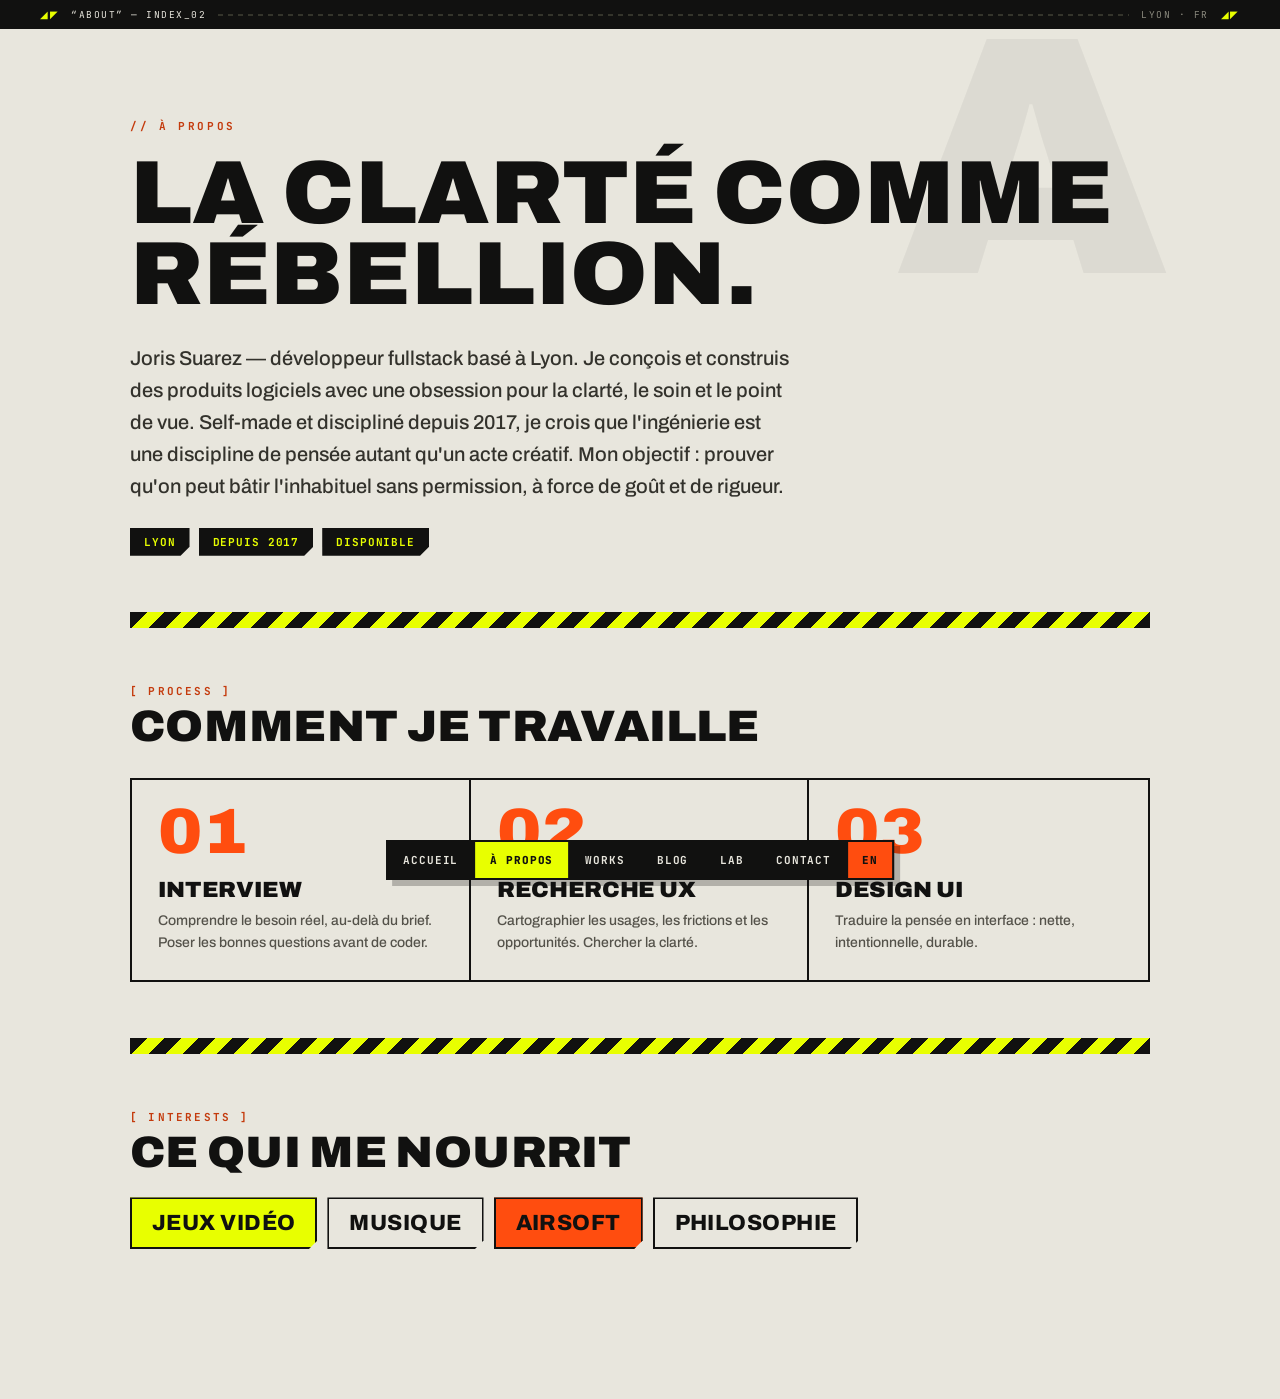
==== commit 53650b62: "Rebranding my portfolio and my personal branding :" ====
--- a/HTML_PAGES/about.html
+++ b/HTML_PAGES/about.html
@@ -3,294 +3,128 @@
 <head>
   <meta charset="UTF-8">
   <meta name="viewport" content="width=device-width, initial-scale=1.0">
-  <title>À propos — Joris Suarez</title>
-  <meta name="description" content="Développeur web et UI designer depuis 2017 basé à Lyon. Découvrez mon parcours, mes compétences et ma façon de travailler.">
+  <title>Joris Suarez — À propos</title>
   <link rel="icon" type="image/svg+xml" href="../favicon.svg">
-  <link rel="stylesheet" href="../styles.css">
-  <link rel="stylesheet" href="../css/about.css">
+  <link rel="preconnect" href="https://fonts.googleapis.com">
+  <link rel="preconnect" href="https://fonts.gstatic.com" crossorigin>
+  <link href="https://fonts.googleapis.com/css2?family=Archivo:wght@400;500;600;700;800;900&family=JetBrains+Mono:wght@400;500;700;800&display=swap" rel="stylesheet">
+  <style>
+    body { margin:0; background:#e8e6dd; color:#111110; font-family:'Archivo',sans-serif; -webkit-font-smoothing:antialiased; }
+    * { box-sizing:border-box; }
+    ::selection { background:#e8ff00; color:#111110; }
+    a { color:inherit; text-decoration:none; }
+    .mono { font-family:'JetBrains Mono',monospace; }
+    .wide { font-weight:900; transform:scaleX(1.04); transform-origin:left; display:inline-block; }
+    .cut { clip-path:polygon(0 0,100% 0,100% calc(100% - 9px),calc(100% - 9px) 100%,0 100%); }
+    .stripeY { background:repeating-linear-gradient(-45deg,#111110 0 12px,#e8ff00 12px 24px); }
+  </style>
 </head>
 <body>
 
-<main class="about-page">
+<!-- HUD RAIL -->
+<div class="mono" style="display:flex; justify-content:space-between; align-items:center; gap:12px; padding:8px clamp(16px,4vw,40px); background:#111110; color:#8a897d; font-size:9.5px; letter-spacing:0.16em; text-transform:uppercase;">
+  <span style="color:#e8ff00;">◢◤</span>
+  <span style="color:#e8e6dd;">&ldquo;ABOUT&rdquo; — INDEX_02</span>
+  <span style="flex:1; height:2px; background:repeating-linear-gradient(90deg,#34342b 0 5px,transparent 5px 10px);"></span>
+  <span>LYON · FR</span>
+  <span style="color:#e8ff00;">◢◤</span>
+</div>
 
-  <!-- Hero -->
-  <section class="about-hero reveal" style="--delay:0s">
-    <span class="label" data-fr="À propos de moi" data-en="About me">À propos de moi</span>
-    <h1 class="about-headline" data-fr="Je construis des interfaces pensées pour les humains." data-en="I build interfaces designed for humans.">Je construis des interfaces<br>pensées pour les humains.</h1>
-    <p class="about-bio" data-fr="Développeur web et UI designer depuis 2017. Je suis passionné par l'intersection du design et du code — créer des expériences qui semblent simples en surface, mais qui sont réfléchies dans les moindres détails. Basé à Lyon, je travaille en remote sur des projets qui valent la peine d'être bien faits." data-en="Web developer and UI designer since 2017. I'm passionate about the intersection of design and code — crafting experiences that look simple on the surface, but are thoughtfully designed down to the smallest detail. Based in Lyon, working remotely on projects worth doing right.">Développeur web et UI designer depuis 2017. Je suis passionné par l'intersection du design et du code — créer des expériences qui semblent simples en surface, mais qui sont réfléchies dans les moindres détails. Basé à Lyon, je travaille en remote sur des projets qui valent la peine d'être bien faits.</p>
-    <div class="about-meta">
-      <span class="meta-chip">
-        <svg viewBox="0 0 24 24" fill="none" stroke="currentColor" stroke-width="2" width="13" height="13"><path d="M21 10c0 7-9 13-9 13S3 17 3 10a9 9 0 0118 0z"/><circle cx="12" cy="10" r="3"/></svg>
-        Lyon, France
-      </span>
-      <span class="meta-chip">
-        <svg viewBox="0 0 24 24" fill="none" stroke="currentColor" stroke-width="2" width="13" height="13"><circle cx="12" cy="12" r="10"/><path d="M12 6v6l4 2"/></svg>
-        <span data-fr="Depuis 2017" data-en="Since 2017">Depuis 2017</span>
-      </span>
-      <span class="meta-chip">
-        <div class="status-dot" style="width:6px;height:6px;flex-shrink:0"></div>
-        <span data-fr="Disponible" data-en="Available">Disponible</span>
-      </span>
+<main style="max-width:1100px; margin:0 auto; padding:clamp(40px,7vw,90px) clamp(16px,4vw,40px) 150px;">
+
+  <!-- HEADER -->
+  <header style="position:relative;">
+    <div aria-hidden="true" class="wide" style="position:absolute; right:-2%; top:-18%; font-size:min(40vw,340px); line-height:0.7; color:rgba(17,17,16,0.05); pointer-events:none; transform-origin:right;">A</div>
+    <div class="mono" style="font-size:11px; letter-spacing:0.24em; color:#c43a0c; text-transform:uppercase; font-weight:700; margin-bottom:20px;" data-fr="// À PROPOS" data-en="// ABOUT">// À PROPOS</div>
+    <h1 class="wide" style="position:relative; margin:0; font-size:clamp(40px,7vw,90px); line-height:0.9; text-transform:uppercase; max-width:16ch;" data-fr="La clarté comme rébellion." data-en="Clarity as rebellion.">La clarté comme rébellion.</h1>
+    <p style="position:relative; margin:28px 0 0; max-width:60ch; font-size:clamp(16px,1.9vw,20px); line-height:1.6; color:#33322c; font-weight:500;" data-fr="Joris Suarez — développeur fullstack basé à Lyon. Je conçois et construis des produits logiciels avec une obsession pour la clarté, le soin et le point de vue. Self-made et discipliné depuis 2017, je crois que l'ingénierie est une discipline de pensée autant qu'un acte créatif. Mon objectif : prouver qu'on peut bâtir l'inhabituel sans permission, à force de goût et de rigueur." data-en="Joris Suarez — fullstack developer based in Lyon. I design and build software products with an obsession for clarity, craft and point of view. Self-made and disciplined since 2017, I believe engineering is a thinking discipline as much as a creative act. My goal: prove you can build the uncommon without permission — through taste and rigor.">Joris Suarez — développeur fullstack basé à Lyon. Je conçois et construis des produits logiciels avec une obsession pour la clarté, le soin et le point de vue. Self-made et discipliné depuis 2017, je crois que l'ingénierie est une discipline de pensée autant qu'un acte créatif. Mon objectif : prouver qu'on peut bâtir l'inhabituel sans permission, à force de goût et de rigueur.</p>
+    <div style="display:flex; gap:9px; flex-wrap:wrap; margin-top:26px;">
+      <span class="mono cut" style="background:#111110; color:#e8ff00; font-size:11px; font-weight:700; letter-spacing:0.08em; padding:7px 14px; text-transform:uppercase;" data-fr="Lyon" data-en="Lyon">Lyon</span>
+      <span class="mono cut" style="background:#111110; color:#e8ff00; font-size:11px; font-weight:700; letter-spacing:0.08em; padding:7px 14px; text-transform:uppercase;" data-fr="Depuis 2017" data-en="Since 2017">Depuis 2017</span>
+      <span class="mono cut" style="background:#111110; color:#e8ff00; font-size:11px; font-weight:700; letter-spacing:0.08em; padding:7px 14px; text-transform:uppercase;" data-fr="Disponible" data-en="Available">Disponible</span>
     </div>
-  </section>
+  </header>
 
-  <!-- Skills -->
-  <section class="skills-section reveal" style="--delay:0.1s">
-    <span class="label" data-fr="Compétences" data-en="Skills">Compétences</span>
-    <div class="skills-grid">
+  <div class="stripeY" aria-hidden="true" style="height:16px; margin:56px 0;"></div>
 
-      <div class="skill-group card">
-        <div class="skill-group-icon">
-          <svg viewBox="0 0 24 24" fill="none" stroke="currentColor" stroke-width="1.75"><polyline points="16 18 22 12 16 6"/><polyline points="8 6 2 12 8 18"/></svg>
-        </div>
-        <h3 data-fr="Développement" data-en="Development">Développement</h3>
-        <div class="skill-tags">
-          <a href="works.html" class="tag tag-link">HTML5</a>
-          <a href="works.html" class="tag tag-link">CSS3</a>
-          <a href="works.html" class="tag tag-link">JavaScript</a>
-          <a href="works.html" class="tag tag-link">TypeScript</a>
-          <a href="works.html" class="tag tag-link">React</a>
-          <a href="works.html" class="tag tag-link">Node.js</a>
-          <a href="works.html" class="tag tag-link">Rust</a>
-          <a href="works.html" class="tag tag-link">Tauri</a>
-          <a href="works.html" class="tag tag-link">Python</a>
+  <!-- PROCESS -->
+  <section>
+    <div class="mono" style="font-size:11px; letter-spacing:0.2em; color:#c43a0c; text-transform:uppercase; font-weight:700; margin-bottom:8px;">[ PROCESS ]</div>
+    <h2 class="wide" style="margin:0 0 30px; font-size:clamp(26px,4vw,44px); text-transform:uppercase; line-height:0.95;" data-fr="Comment je travaille" data-en="How I work">Comment je travaille</h2>
+    <div style="display:grid; grid-template-columns:repeat(auto-fit,minmax(240px,1fr)); gap:0; border:2px solid #111110;">
+
+      <div style="padding:26px; border-right:2px solid #111110; position:relative; min-height:200px; display:flex; flex-direction:column; justify-content:space-between;">
+        <div class="wide" style="font-size:64px; line-height:0.8; color:#ff4d0f;">01</div>
+        <div>
+          <div class="wide" style="font-size:22px; text-transform:uppercase; margin-bottom:8px;" data-fr="Interview" data-en="Interview">Interview</div>
+          <p style="margin:0; font-size:14px; line-height:1.55; color:#54524a; font-weight:500;" data-fr="Comprendre le besoin réel, au-delà du brief. Poser les bonnes questions avant de coder." data-en="Understand the real need beyond the brief. Ask the right questions before writing code.">Comprendre le besoin réel, au-delà du brief. Poser les bonnes questions avant de coder.</p>
         </div>
       </div>
 
-      <div class="skill-group card">
-        <div class="skill-group-icon">
-          <svg viewBox="0 0 24 24" fill="none" stroke="currentColor" stroke-width="1.75"><rect x="3" y="3" width="18" height="18" rx="2"/><circle cx="9" cy="9" r="2"/><path d="M21 15l-5-5L5 21"/></svg>
-        </div>
-        <h3 data-fr="Design & UX" data-en="Design & UX">Design & UX</h3>
-        <div class="skill-tags">
-          <a href="works.html" class="tag tag-link">Figma</a>
-          <span class="tag">UI Design</span>
-          <span class="tag">UX Research</span>
-          <span class="tag">Prototyping</span>
-          <span class="tag">Design System</span>
-          <span class="tag">Wireframing</span>
+      <div style="padding:26px; border-right:2px solid #111110; position:relative; min-height:200px; display:flex; flex-direction:column; justify-content:space-between;">
+        <div class="wide" style="font-size:64px; line-height:0.8; color:#ff4d0f;">02</div>
+        <div>
+          <div class="wide" style="font-size:22px; text-transform:uppercase; margin-bottom:8px;" data-fr="Recherche UX" data-en="UX Research">Recherche UX</div>
+          <p style="margin:0; font-size:14px; line-height:1.55; color:#54524a; font-weight:500;" data-fr="Cartographier les usages, les frictions et les opportunités. Chercher la clarté." data-en="Map usage, friction and opportunity. Hunt for clarity.">Cartographier les usages, les frictions et les opportunités. Chercher la clarté.</p>
         </div>
       </div>
 
-      <div class="skill-group card">
-        <div class="skill-group-icon">
-          <svg viewBox="0 0 24 24" fill="none" stroke="currentColor" stroke-width="1.75"><ellipse cx="12" cy="5" rx="9" ry="3"/><path d="M21 12c0 1.66-4 3-9 3s-9-1.34-9-3"/><path d="M3 5v14c0 1.66 4 3 9 3s9-1.34 9-3V5"/></svg>
-        </div>
-        <h3 data-fr="Infrastructure" data-en="Infrastructure">Infrastructure</h3>
-        <div class="skill-tags">
-          <a href="works.html" class="tag tag-link">Supabase</a>
-          <a href="works.html" class="tag tag-link">Tailwind CSS</a>
-          <span class="tag">Git</span>
-          <span class="tag">REST API</span>
-          <span class="tag">SQL</span>
+      <div style="padding:26px; position:relative; min-height:200px; display:flex; flex-direction:column; justify-content:space-between;">
+        <div class="wide" style="font-size:64px; line-height:0.8; color:#ff4d0f;">03</div>
+        <div>
+          <div class="wide" style="font-size:22px; text-transform:uppercase; margin-bottom:8px;" data-fr="Design UI" data-en="UI Design">Design UI</div>
+          <p style="margin:0; font-size:14px; line-height:1.55; color:#54524a; font-weight:500;" data-fr="Traduire la pensée en interface : nette, intentionnelle, durable." data-en="Translate thinking into interface: clean, intentional, durable.">Traduire la pensée en interface : nette, intentionnelle, durable.</p>
         </div>
       </div>
 
     </div>
   </section>
 
-  <!-- Process -->
-  <section class="process-section">
-    <span class="label reveal" style="--delay:0.15s" data-fr="Mon processus" data-en="My process">Mon processus</span>
-    <div class="process-grid">
+  <div class="stripeY" aria-hidden="true" style="height:16px; margin:56px 0;"></div>
 
-      <article class="card process-card reveal" style="--delay:0.2s">
-        <div class="process-num">01</div>
-        <div class="process-icon">
-          <svg viewBox="0 0 24 24" fill="none" stroke="currentColor" stroke-width="1.75">
-            <path d="M8 12h.01M12 12h.01M16 12h.01M21 12c0 4.418-4.03 8-9 8a9.863 9.863 0 01-4.255-.949L3 20l1.395-3.72C3.512 15.042 3 13.574 3 12c0-4.418 4.03-8 9-8s9 3.582 9 8z"/>
-          </svg>
-        </div>
-        <h3 data-fr="Interview" data-en="Interview">Interview</h3>
-        <p data-fr="Comprendre les besoins réels commence ici. À travers des entretiens détaillés, je cerne vos objectifs et les attentes de vos utilisateurs." data-en="Understanding real needs starts here. Through detailed interviews, I identify your goals and your users' expectations.">Comprendre les besoins réels commence ici. À travers des entretiens détaillés, je cerne vos objectifs et les attentes de vos utilisateurs.</p>
-      </article>
-
-      <article class="card process-card reveal" style="--delay:0.25s">
-        <div class="process-num">02</div>
-        <div class="process-icon">
-          <svg viewBox="0 0 24 24" fill="none" stroke="currentColor" stroke-width="1.75">
-            <circle cx="11" cy="11" r="8"/><path d="M21 21l-4.35-4.35"/>
-          </svg>
-        </div>
-        <h3 data-fr="Recherche UX" data-en="UX Research">Recherche UX</h3>
-        <p data-fr="En analysant la concurrence et les cibles, je pose les bases d'une direction produit stratégique et orientée données." data-en="By analyzing competition and targets, I lay the groundwork for a strategic, data-driven product direction.">En analysant la concurrence et les cibles, je pose les bases d'une direction produit stratégique et orientée données.</p>
-      </article>
-
-      <article class="card process-card reveal" style="--delay:0.3s">
-        <div class="process-num">03</div>
-        <div class="process-icon">
-          <svg viewBox="0 0 24 24" fill="none" stroke="currentColor" stroke-width="1.75">
-            <path d="M12 20h9"/><path d="M16.5 3.5a2.121 2.121 0 013 3L7 19l-4 1 1-4L16.5 3.5z"/>
-          </svg>
-        </div>
-        <h3 data-fr="Design UI" data-en="UI Design">Design UI</h3>
-        <p data-fr="Traduire les données en parcours utilisateur, wireframes et prototypes interactifs. L'HTML, CSS et JS donnent vie à tout ça." data-en="Translating data into user flows, wireframes and interactive prototypes. HTML, CSS and JS bring it all to life.">Traduire les données en parcours utilisateur, wireframes et prototypes interactifs. L'HTML, CSS et JS donnent vie à tout ça.</p>
-      </article>
-
-    </div>
-  </section>
-
-  <!-- Values -->
-  <section class="values-section reveal" style="--delay:0.35s">
-    <span class="label" data-fr="Ce qui me guide" data-en="What drives me">Ce qui me guide</span>
-    <div class="values-grid">
-      <div class="value-card card">
-        <div class="value-icon">
-          <svg viewBox="0 0 24 24" fill="none" stroke="currentColor" stroke-width="1.75"><circle cx="12" cy="12" r="10"/><path d="M12 8v4M12 16h.01"/></svg>
-        </div>
-        <h4 data-fr="Clarté" data-en="Clarity">Clarté</h4>
-        <p data-fr="Un bon design se comprend au premier regard. Chaque décision — typographie, espacement, hiérarchie — doit guider sans effort." data-en="Good design is understood at first glance. Every decision — typography, spacing, hierarchy — should guide effortlessly.">Un bon design se comprend au premier regard. Chaque décision: typographie, espacement, hiérarchie, doit guider sans effort.</p>
-      </div>
-      <div class="value-card card">
-        <div class="value-icon">
-          <svg viewBox="0 0 24 24" fill="none" stroke="currentColor" stroke-width="1.75"><path d="M12 22s8-4 8-10V5l-8-3-8 3v7c0 6 8 10 8 10z"/></svg>
-        </div>
-        <h4 data-fr="Qualité" data-en="Quality">Qualité</h4>
-        <p data-fr="Chaque pixel, chaque ligne de code est intentionnelle. Je mesure chaque parcel de code et le rend optimal." data-en="Every pixel, every line of code is intentional. I optimize every code and make it fluent.">Chaque pixel, chaque ligne de code est intentionnelle. Je mesure chaque parcel de code et le rend optimal.</p>
-      </div>
-      <div class="value-card card">
-        <div class="value-icon">
-          <svg viewBox="0 0 24 24" fill="none" stroke="currentColor" stroke-width="1.75"><path d="M9 12l2 2 4-4"/><path d="M20.618 5.984A11.955 11.955 0 0112 2.944a11.955 11.955 0 01-8.618 3.04A12.02 12.02 0 003 9c0 5.591 3.824 10.29 9 11.622C17.176 19.29 21 14.591 21 9a12.02 12.02 0 00-.382-3.016z"/></svg>
-        </div>
-        <h4 data-fr="Discipline" data-en="Discipline">Discipline</h4>
-        <p data-fr="Travailler avec méthode, itérer avec intention. La régularité construit mieux que l'inspiration sporadique." data-en="Work methodically, iterate with intention. Consistency builds better than sporadic inspiration.">Travailler avec méthode, itérer avec intention. La régularité construit mieux que l'inspiration sporadique.</p>
-      </div>
-    </div>
-  </section>
-
-  <!-- Philosophy Podium -->
-  <section class="philosophy-section reveal" style="--delay:0.37s">
-    <span class="label" data-fr="Philosophie de code" data-en="Coding philosophy">Philosophie de code</span>
-    <div class="podium">
-
-      <!-- 2nd -->
-      <div class="podium-col">
-        <div class="podium-card card">
-          <div class="podium-icon">
-            <svg viewBox="0 0 24 24" fill="none" stroke="currentColor" stroke-width="1.75"><circle cx="12" cy="12" r="10"/><polygon points="16.24,7.76 14.12,14.12 7.76,16.24 9.88,9.88"/></svg>
-          </div>
-          <h3 class="podium-name" data-fr="Curieux" data-en="Curious">Curieux</h3>
-          <p class="podium-desc" data-fr="Toujours à explorer ce qui est au-delà de la prochaine colline. L'apprentissage ne s'arrête jamais." data-en="Always exploring what's beyond the next hill. Learning never stops.">Toujours à explorer ce qui est au-delà de la prochaine colline. L'apprentissage ne s'arrête jamais.</p>
-        </div>
-        <div class="podium-block podium-block-2">02</div>
-      </div>
-
-      <!-- 1st -->
-      <div class="podium-col">
-        <div class="podium-card podium-card-gold card">
-          <div class="podium-icon podium-icon-gold">
-            <svg viewBox="0 0 24 24" fill="none" stroke="currentColor" stroke-width="1.75"><rect x="4" y="4" width="16" height="16" rx="2"/><rect x="9" y="9" width="6" height="6"/><path d="M9 1v3M15 1v3M9 20v3M15 20v3M1 9h3M1 15h3M20 9h3M20 15h3"/></svg>
-          </div>
-          <h3 class="podium-name">Hardware Awareness</h3>
-          <p class="podium-desc" data-fr="Écrire du code qui respecte la machine. Cache, mémoire, cycles CPU, chaque instruction compte." data-en="Writing code that respects the machine. Cache, memory, CPU cycles, every instruction counts.">Écrire du code qui respecte la machine. Cache, mémoire, cycles CPU, chaque instruction compte.</p>
-        </div>
-        <div class="podium-block podium-block-1">01</div>
-      </div>
-
-      <!-- 3rd -->
-      <div class="podium-col">
-        <div class="podium-card card">
-          <div class="podium-icon">
-            <svg viewBox="0 0 24 24" fill="none" stroke="currentColor" stroke-width="1.75"><path d="M20.84 4.61a5.5 5.5 0 00-7.78 0L12 5.67l-1.06-1.06a5.5 5.5 0 00-7.78 7.78l1.06 1.06L12 21.23l7.78-7.78 1.06-1.06a5.5 5.5 0 000-7.78z"/></svg>
-          </div>
-          <h3 class="podium-name" data-fr="Mommy Helper" data-en="Mommy Helper">Mommy Helper</h3>
-          <p class="podium-desc" data-fr="Si ma mère comprend, tout le monde comprend. La complexité ne devrait jamais être visible." data-en="If my mom gets it, anyone does. Complexity should never be visible.">Si ma mère comprend, tout le monde comprend. La complexité ne devrait jamais être visible.</p>
-        </div>
-        <div class="podium-block podium-block-3">03</div>
-      </div>
-
-    </div>
-  </section>
-
-  <!-- Interests -->
-  <section class="interests-section reveal" style="--delay:0.4s">
-    <span class="label" data-fr="Centres d'intérêt" data-en="Interests">Centres d'intérêt</span>
-    <div class="interests-grid">
-      <div class="interest-item">
-        <div class="interest-icon">
-          <svg viewBox="0 0 24 24" fill="none" stroke="currentColor" stroke-width="1.75"><rect x="2" y="6" width="20" height="12" rx="2"/><path d="M6 12h4M12 10v4M16 12h2"/></svg>
-        </div>
-        <span data-fr="Jeux vidéo" data-en="Video games">Jeux vidéo</span>
-      </div>
-      <div class="interest-item">
-        <div class="interest-icon">
-          <svg viewBox="0 0 24 24" fill="none" stroke="currentColor" stroke-width="1.75"><path d="M9 18V5l12-2v13"/><circle cx="6" cy="18" r="3"/><circle cx="18" cy="16" r="3"/></svg>
-        </div>
-        <span data-fr="Musique" data-en="Music">Musique</span>
-      </div>
-      <div class="interest-item">
-        <div class="interest-icon">
-          <svg viewBox="0 0 24 24" fill="none" stroke="currentColor" stroke-width="1.75"><path d="M12 22s8-4 8-10V5l-8-3-8 3v7c0 6 8 10 8 10z"/></svg>
-        </div>
-        <span>Airsoft</span>
-      </div>
-      <div class="interest-item">
-        <div class="interest-icon">
-          <svg viewBox="0 0 24 24" fill="none" stroke="currentColor" stroke-width="1.75"><path d="M2 3h6a4 4 0 014 4v14a3 3 0 00-3-3H2z"/><path d="M22 3h-6a4 4 0 00-4 4v14a3 3 0 013-3h7z"/></svg>
-        </div>
-        <span data-fr="Philosophie" data-en="Philosophy">Philosophie</span>
-      </div>
+  <!-- INTERESTS -->
+  <section>
+    <div class="mono" style="font-size:11px; letter-spacing:0.2em; color:#c43a0c; text-transform:uppercase; font-weight:700; margin-bottom:8px;">[ INTERESTS ]</div>
+    <h2 class="wide" style="margin:0 0 24px; font-size:clamp(26px,4vw,44px); text-transform:uppercase; line-height:0.95;" data-fr="Ce qui me nourrit" data-en="What fuels me">Ce qui me nourrit</h2>
+    <div style="display:flex; gap:10px; flex-wrap:wrap;">
+      <span class="cut" style="background:#e8ff00; color:#111110; border:2px solid #111110; font-weight:800; font-size:clamp(16px,2vw,22px); letter-spacing:0.02em; padding:12px 20px; text-transform:uppercase;" data-fr="Jeux vidéo" data-en="Video Games">Jeux vidéo</span>
+      <span class="cut" style="background:transparent; color:#111110; border:2px solid #111110; font-weight:800; font-size:clamp(16px,2vw,22px); letter-spacing:0.02em; padding:12px 20px; text-transform:uppercase;" data-fr="Musique" data-en="Music">Musique</span>
+      <span class="cut" style="background:#ff4d0f; color:#111110; border:2px solid #111110; font-weight:800; font-size:clamp(16px,2vw,22px); letter-spacing:0.02em; padding:12px 20px; text-transform:uppercase;">Airsoft</span>
+      <span class="cut" style="background:transparent; color:#111110; border:2px solid #111110; font-weight:800; font-size:clamp(16px,2vw,22px); letter-spacing:0.02em; padding:12px 20px; text-transform:uppercase;" data-fr="Philosophie" data-en="Philosophy">Philosophie</span>
     </div>
   </section>
 
 </main>
 
-<nav class="dock" aria-label="Navigation">
-  <a href="../index.html" class="dock-item" aria-label="Accueil">
-    <svg viewBox="0 0 24 24" fill="none" stroke="currentColor" stroke-width="1.75"><path d="M3 10.5L12 3l9 7.5V20a1 1 0 01-1 1H4a1 1 0 01-1-1v-9.5z"/><path d="M9 21V12h6v9"/></svg>
-    <span class="dock-tooltip" data-fr="Accueil" data-en="Home">Accueil</span>
-  </a>
-  <a href="works.html" class="dock-item" aria-label="Travaux">
-    <svg viewBox="0 0 24 24" fill="none" stroke="currentColor" stroke-width="1.75"><rect x="3" y="3" width="7" height="7" rx="1.5"/><rect x="14" y="3" width="7" height="7" rx="1.5"/><rect x="3" y="14" width="7" height="7" rx="1.5"/><rect x="14" y="14" width="7" height="7" rx="1.5"/></svg>
-    <span class="dock-tooltip" data-fr="Travaux" data-en="Works">Travaux</span>
-  </a>
-  <a href="blogs.html" class="dock-item" aria-label="Blog">
-    <svg viewBox="0 0 24 24" fill="none" stroke="currentColor" stroke-width="1.75"><path d="M4 6h16M4 10h16M4 14h10M4 18h7"/></svg>
-    <span class="dock-tooltip">Blog</span>
-  </a>
-  <a href="about.html" class="dock-item active" aria-label="À propos">
-    <svg viewBox="0 0 24 24" fill="none" stroke="currentColor" stroke-width="1.75"><circle cx="12" cy="8" r="4"/><path d="M4 20c0-4 3.582-7 8-7s8 3 8 7"/></svg>
-    <span class="dock-tooltip" data-fr="À propos" data-en="About">À propos</span>
-  </a>
-  <a href="services.html" class="dock-item" aria-label="Lab">
-    <svg viewBox="0 0 24 24" fill="none" stroke="currentColor" stroke-width="1.75"><path d="M9 3h6v8l3.5 9H5.5L9 11V3z"/><path d="M6.5 18.5h11"/></svg>
-    <span class="dock-tooltip">Lab</span>
-  </a>
-  <a href="contact.html" class="dock-item" aria-label="Contact">
-    <svg viewBox="0 0 24 24" fill="none" stroke="currentColor" stroke-width="1.75"><rect x="2" y="4" width="20" height="16" rx="2"/><path d="M2 7l10 7 10-7"/></svg>
-    <span class="dock-tooltip">Contact</span>
-  </a>
-  <div class="dock-sep" aria-hidden="true"></div>
-  <button class="dock-item" id="lang-btn" aria-label="Changer de langue">
-    <span class="dock-lang" id="lang-display">FR</span>
-    <span class="dock-tooltip" id="lang-tip">Switch to English</span>
-  </button>
+<!-- DOCK -->
+<nav style="position:fixed; left:50%; bottom:20px; transform:translateX(-50%); z-index:70; display:flex; align-items:stretch; gap:2px; background:#111110; border:2px solid #111110; box-shadow:6px 6px 0 rgba(17,17,16,0.25);">
+  <a href="../index.html" class="mono" style="display:flex; align-items:center; padding:11px 15px; font-size:11px; font-weight:700; letter-spacing:0.08em; text-transform:uppercase; color:#e8e6dd;" onmouseover="this.style.color='#e8ff00'" onmouseout="this.style.color='#e8e6dd'" data-fr="Accueil" data-en="Home">Accueil</a>
+  <a href="about.html" class="mono" style="display:flex; align-items:center; padding:11px 15px; font-size:11px; font-weight:800; letter-spacing:0.08em; text-transform:uppercase; background:#e8ff00; color:#111110;" data-fr="À propos" data-en="About">À propos</a>
+  <a href="works.html" class="mono" style="display:flex; align-items:center; padding:11px 15px; font-size:11px; font-weight:700; letter-spacing:0.08em; text-transform:uppercase; color:#e8e6dd;" onmouseover="this.style.color='#e8ff00'" onmouseout="this.style.color='#e8e6dd'">Works</a>
+  <a href="blogs.html" class="mono" style="display:flex; align-items:center; padding:11px 15px; font-size:11px; font-weight:700; letter-spacing:0.08em; text-transform:uppercase; color:#e8e6dd;" onmouseover="this.style.color='#e8ff00'" onmouseout="this.style.color='#e8e6dd'">Blog</a>
+  <a href="lab.html" class="mono" style="display:flex; align-items:center; padding:11px 15px; font-size:11px; font-weight:700; letter-spacing:0.08em; text-transform:uppercase; color:#e8e6dd;" onmouseover="this.style.color='#e8ff00'" onmouseout="this.style.color='#e8e6dd'">Lab</a>
+  <a href="contact.html" class="mono" style="display:flex; align-items:center; padding:11px 15px; font-size:11px; font-weight:700; letter-spacing:0.08em; text-transform:uppercase; color:#e8e6dd;" onmouseover="this.style.color='#e8ff00'" onmouseout="this.style.color='#e8e6dd'" data-fr="Contact" data-en="Contact">Contact</a>
+  <button id="lang-btn" class="mono" style="display:flex; align-items:center; padding:11px 14px; font-size:11px; font-weight:800; letter-spacing:0.08em; text-transform:uppercase; background:#ff4d0f; color:#111110; border:none; cursor:pointer;">FR</button>
 </nav>
 
 <script>
-  function toggleLang() {
-    const cur = localStorage.getItem('siteLang') || 'fr';
-    const next = cur === 'fr' ? 'en' : 'fr';
-    applyLang(next);
-    localStorage.setItem('siteLang', next);
-  }
   function applyLang(lang) {
     document.querySelectorAll('[data-fr][data-en]').forEach(el => {
       el.textContent = el.getAttribute('data-' + lang);
     });
     document.documentElement.lang = lang;
-    const d = document.getElementById('lang-display');
-    const t = document.getElementById('lang-tip');
-    if (d) d.textContent = lang.toUpperCase();
-    if (t) t.textContent = lang === 'fr' ? 'Switch to English' : 'Passer en français';
+    const btn = document.getElementById('lang-btn');
+    if (btn) btn.textContent = lang === 'fr' ? 'EN' : 'FR';
   }
-  const ro = new IntersectionObserver((entries) => {
-    entries.forEach(e => { if (e.isIntersecting) { e.target.classList.add('visible'); ro.unobserve(e.target); } });
-  }, { threshold: 0.08 });
   document.addEventListener('DOMContentLoaded', () => {
-    applyLang(localStorage.getItem('siteLang') || 'fr');
-    document.querySelectorAll('.reveal').forEach(el => ro.observe(el));
-    document.getElementById('lang-btn').addEventListener('click', toggleLang);
+    const lang = localStorage.getItem('siteLang') || 'fr';
+    applyLang(lang);
+    document.getElementById('lang-btn').addEventListener('click', () => {
+      const cur = localStorage.getItem('siteLang') || 'fr';
+      const next = cur === 'fr' ? 'en' : 'fr';
+      localStorage.setItem('siteLang', next);
+      applyLang(next);
+    });
   });
 </script>
 </body>
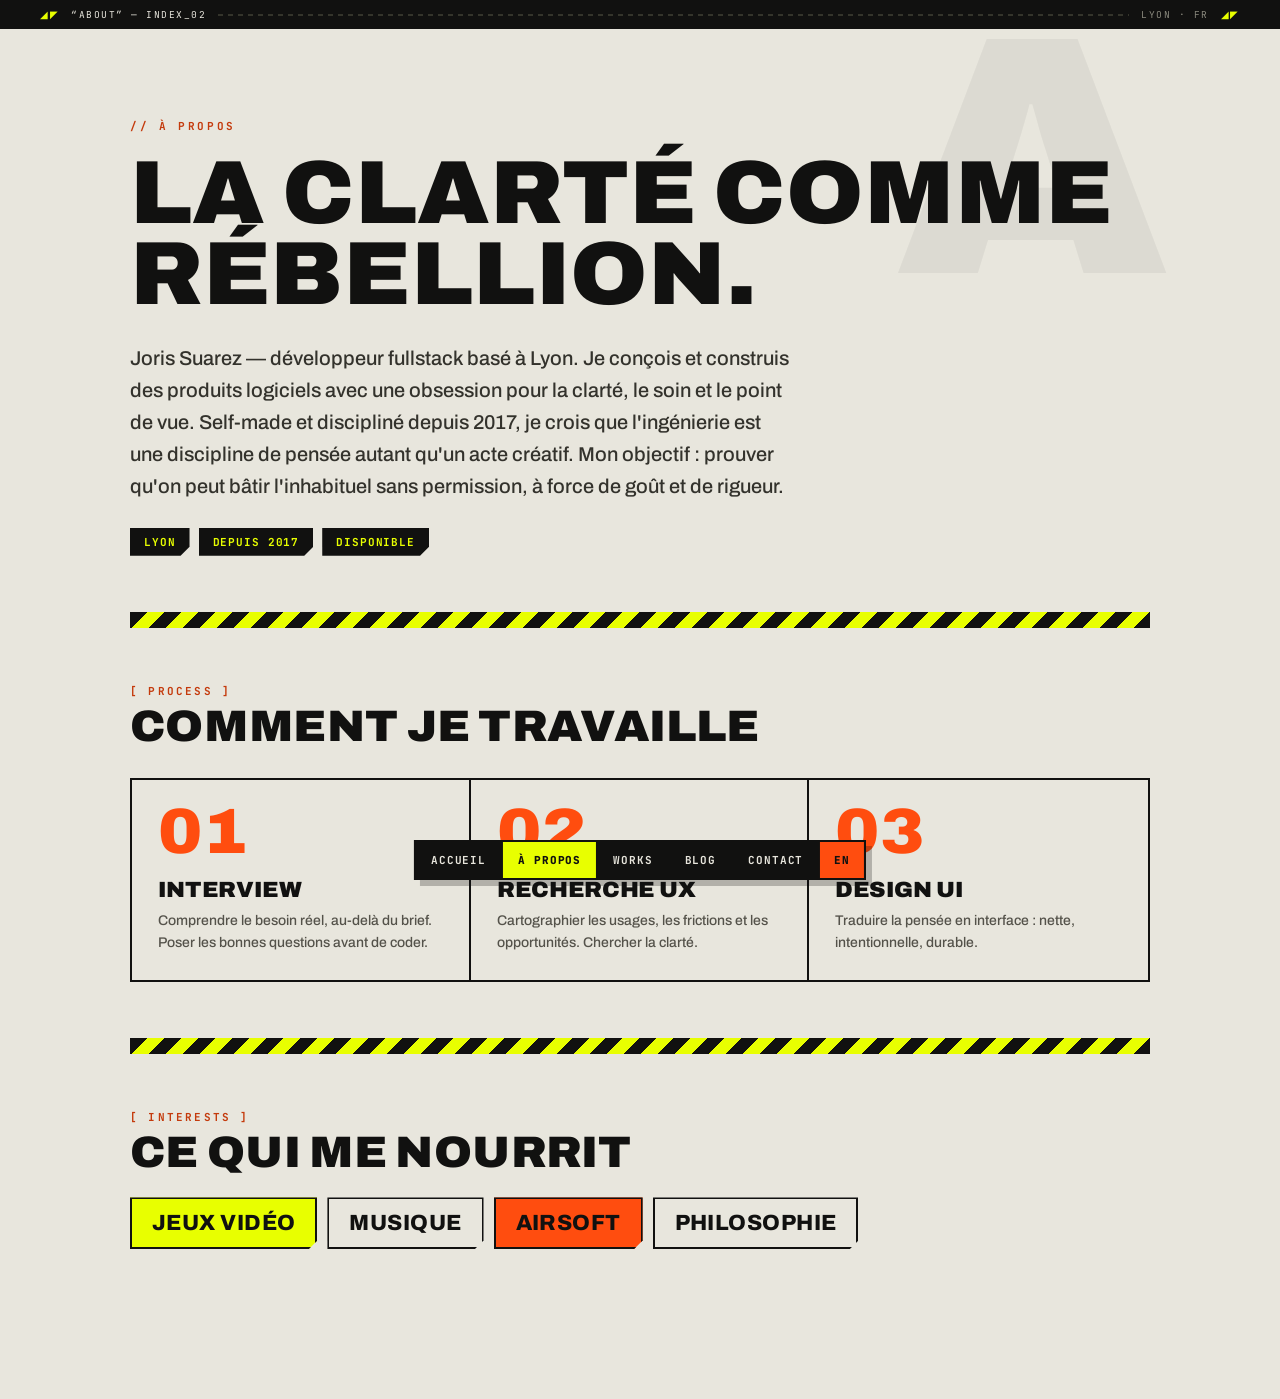
==== commit eca7951e: "Refonte de la vue Works en format liste et suppression de la section Lab" ====
--- a/HTML_PAGES/about.html
+++ b/HTML_PAGES/about.html
@@ -102,7 +102,6 @@
   <a href="about.html" class="mono" style="display:flex; align-items:center; padding:11px 15px; font-size:11px; font-weight:800; letter-spacing:0.08em; text-transform:uppercase; background:#e8ff00; color:#111110;" data-fr="À propos" data-en="About">À propos</a>
   <a href="works.html" class="mono" style="display:flex; align-items:center; padding:11px 15px; font-size:11px; font-weight:700; letter-spacing:0.08em; text-transform:uppercase; color:#e8e6dd;" onmouseover="this.style.color='#e8ff00'" onmouseout="this.style.color='#e8e6dd'">Works</a>
   <a href="blogs.html" class="mono" style="display:flex; align-items:center; padding:11px 15px; font-size:11px; font-weight:700; letter-spacing:0.08em; text-transform:uppercase; color:#e8e6dd;" onmouseover="this.style.color='#e8ff00'" onmouseout="this.style.color='#e8e6dd'">Blog</a>
-  <a href="lab.html" class="mono" style="display:flex; align-items:center; padding:11px 15px; font-size:11px; font-weight:700; letter-spacing:0.08em; text-transform:uppercase; color:#e8e6dd;" onmouseover="this.style.color='#e8ff00'" onmouseout="this.style.color='#e8e6dd'">Lab</a>
   <a href="contact.html" class="mono" style="display:flex; align-items:center; padding:11px 15px; font-size:11px; font-weight:700; letter-spacing:0.08em; text-transform:uppercase; color:#e8e6dd;" onmouseover="this.style.color='#e8ff00'" onmouseout="this.style.color='#e8e6dd'" data-fr="Contact" data-en="Contact">Contact</a>
   <button id="lang-btn" class="mono" style="display:flex; align-items:center; padding:11px 14px; font-size:11px; font-weight:800; letter-spacing:0.08em; text-transform:uppercase; background:#ff4d0f; color:#111110; border:none; cursor:pointer;">FR</button>
 </nav>
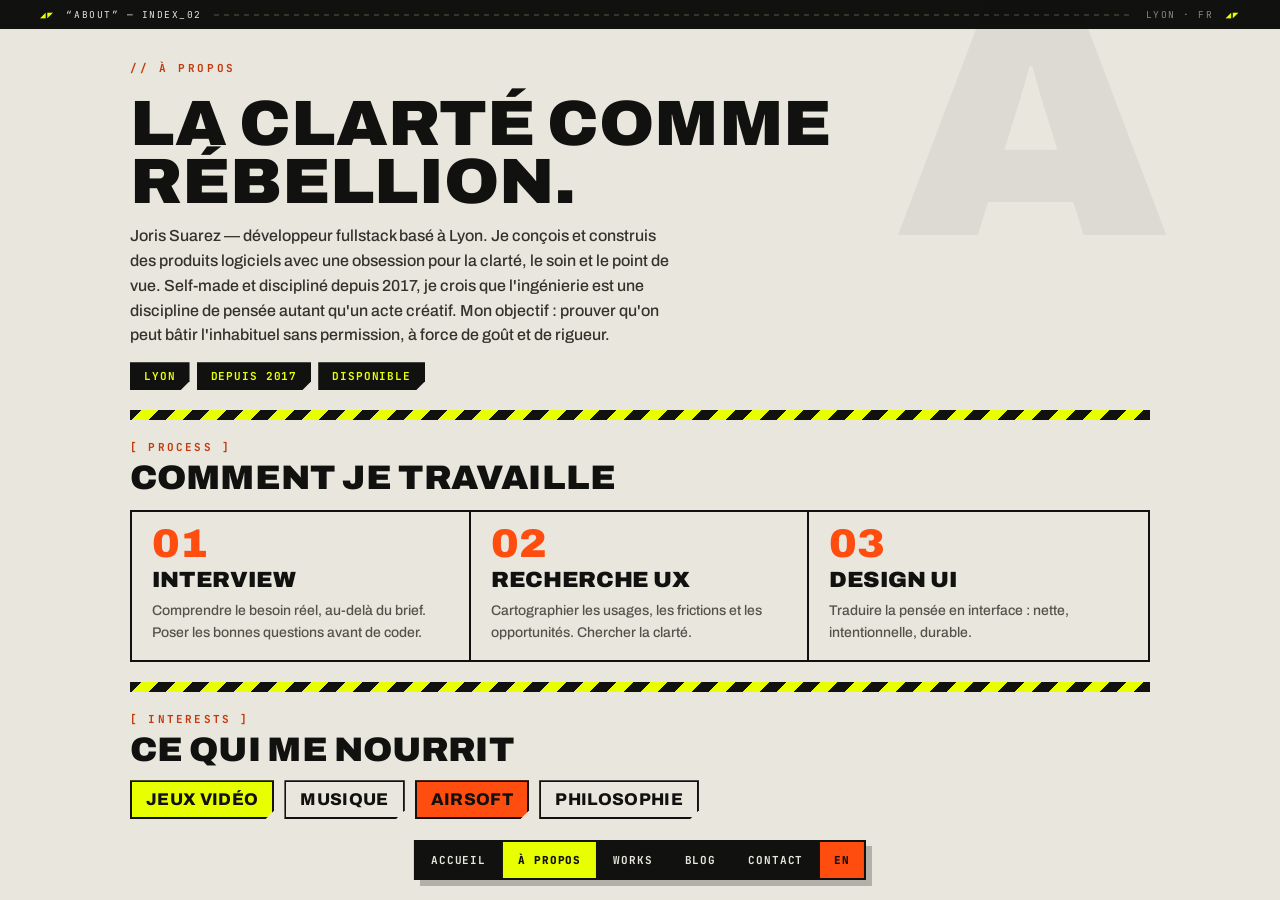
==== commit b2bd85b7: "Fixing small visual bugs" ====
--- a/HTML_PAGES/about.html
+++ b/HTML_PAGES/about.html
@@ -9,6 +9,8 @@
   <link rel="preconnect" href="https://fonts.gstatic.com" crossorigin>
   <link href="https://fonts.googleapis.com/css2?family=Archivo:wght@400;500;600;700;800;900&family=JetBrains+Mono:wght@400;500;700;800&display=swap" rel="stylesheet">
   <style>
+    html { scrollbar-width: none; -ms-overflow-style: none; }
+    html::-webkit-scrollbar { display: none; }
     body { margin:0; background:#e8e6dd; color:#111110; font-family:'Archivo',sans-serif; -webkit-font-smoothing:antialiased; }
     * { box-sizing:border-box; }
     ::selection { background:#e8ff00; color:#111110; }
@@ -30,47 +32,47 @@
   <span style="color:#e8ff00;">◢◤</span>
 </div>
 
-<main style="max-width:1100px; margin:0 auto; padding:clamp(40px,7vw,90px) clamp(16px,4vw,40px) 150px;">
+<main style="max-width:1100px; margin:0 auto; padding:clamp(18px,2.5vw,32px) clamp(16px,4vw,40px) 70px;">
 
   <!-- HEADER -->
   <header style="position:relative;">
     <div aria-hidden="true" class="wide" style="position:absolute; right:-2%; top:-18%; font-size:min(40vw,340px); line-height:0.7; color:rgba(17,17,16,0.05); pointer-events:none; transform-origin:right;">A</div>
     <div class="mono" style="font-size:11px; letter-spacing:0.24em; color:#c43a0c; text-transform:uppercase; font-weight:700; margin-bottom:20px;" data-fr="// À PROPOS" data-en="// ABOUT">// À PROPOS</div>
-    <h1 class="wide" style="position:relative; margin:0; font-size:clamp(40px,7vw,90px); line-height:0.9; text-transform:uppercase; max-width:16ch;" data-fr="La clarté comme rébellion." data-en="Clarity as rebellion.">La clarté comme rébellion.</h1>
-    <p style="position:relative; margin:28px 0 0; max-width:60ch; font-size:clamp(16px,1.9vw,20px); line-height:1.6; color:#33322c; font-weight:500;" data-fr="Joris Suarez — développeur fullstack basé à Lyon. Je conçois et construis des produits logiciels avec une obsession pour la clarté, le soin et le point de vue. Self-made et discipliné depuis 2017, je crois que l'ingénierie est une discipline de pensée autant qu'un acte créatif. Mon objectif : prouver qu'on peut bâtir l'inhabituel sans permission, à force de goût et de rigueur." data-en="Joris Suarez — fullstack developer based in Lyon. I design and build software products with an obsession for clarity, craft and point of view. Self-made and disciplined since 2017, I believe engineering is a thinking discipline as much as a creative act. My goal: prove you can build the uncommon without permission — through taste and rigor.">Joris Suarez — développeur fullstack basé à Lyon. Je conçois et construis des produits logiciels avec une obsession pour la clarté, le soin et le point de vue. Self-made et discipliné depuis 2017, je crois que l'ingénierie est une discipline de pensée autant qu'un acte créatif. Mon objectif : prouver qu'on peut bâtir l'inhabituel sans permission, à force de goût et de rigueur.</p>
-    <div style="display:flex; gap:9px; flex-wrap:wrap; margin-top:26px;">
+    <h1 class="wide" style="position:relative; margin:0; font-size:clamp(32px,5vw,66px); line-height:0.9; text-transform:uppercase; max-width:16ch;" data-fr="La clarté comme rébellion." data-en="Clarity as rebellion.">La clarté comme rébellion.</h1>
+    <p style="position:relative; margin:14px 0 0; max-width:60ch; font-size:clamp(13px,1.4vw,16px); line-height:1.55; color:#33322c; font-weight:500;" data-fr="Joris Suarez — développeur fullstack basé à Lyon. Je conçois et construis des produits logiciels avec une obsession pour la clarté, le soin et le point de vue. Self-made et discipliné depuis 2017, je crois que l'ingénierie est une discipline de pensée autant qu'un acte créatif. Mon objectif : prouver qu'on peut bâtir l'inhabituel sans permission, à force de goût et de rigueur." data-en="Joris Suarez — fullstack developer based in Lyon. I design and build software products with an obsession for clarity, craft and point of view. Self-made and disciplined since 2017, I believe engineering is a thinking discipline as much as a creative act. My goal: prove you can build the uncommon without permission — through taste and rigor.">Joris Suarez — développeur fullstack basé à Lyon. Je conçois et construis des produits logiciels avec une obsession pour la clarté, le soin et le point de vue. Self-made et discipliné depuis 2017, je crois que l'ingénierie est une discipline de pensée autant qu'un acte créatif. Mon objectif : prouver qu'on peut bâtir l'inhabituel sans permission, à force de goût et de rigueur.</p>
+    <div style="display:flex; gap:7px; flex-wrap:wrap; margin-top:14px;">
       <span class="mono cut" style="background:#111110; color:#e8ff00; font-size:11px; font-weight:700; letter-spacing:0.08em; padding:7px 14px; text-transform:uppercase;" data-fr="Lyon" data-en="Lyon">Lyon</span>
       <span class="mono cut" style="background:#111110; color:#e8ff00; font-size:11px; font-weight:700; letter-spacing:0.08em; padding:7px 14px; text-transform:uppercase;" data-fr="Depuis 2017" data-en="Since 2017">Depuis 2017</span>
       <span class="mono cut" style="background:#111110; color:#e8ff00; font-size:11px; font-weight:700; letter-spacing:0.08em; padding:7px 14px; text-transform:uppercase;" data-fr="Disponible" data-en="Available">Disponible</span>
     </div>
   </header>
 
-  <div class="stripeY" aria-hidden="true" style="height:16px; margin:56px 0;"></div>
+  <div class="stripeY" aria-hidden="true" style="height:10px; margin:20px 0;"></div>
 
   <!-- PROCESS -->
   <section>
     <div class="mono" style="font-size:11px; letter-spacing:0.2em; color:#c43a0c; text-transform:uppercase; font-weight:700; margin-bottom:8px;">[ PROCESS ]</div>
-    <h2 class="wide" style="margin:0 0 30px; font-size:clamp(26px,4vw,44px); text-transform:uppercase; line-height:0.95;" data-fr="Comment je travaille" data-en="How I work">Comment je travaille</h2>
+    <h2 class="wide" style="margin:0 0 16px; font-size:clamp(20px,3vw,34px); text-transform:uppercase; line-height:0.95;" data-fr="Comment je travaille" data-en="How I work">Comment je travaille</h2>
     <div style="display:grid; grid-template-columns:repeat(auto-fit,minmax(240px,1fr)); gap:0; border:2px solid #111110;">
 
-      <div style="padding:26px; border-right:2px solid #111110; position:relative; min-height:200px; display:flex; flex-direction:column; justify-content:space-between;">
-        <div class="wide" style="font-size:64px; line-height:0.8; color:#ff4d0f;">01</div>
+      <div style="padding:16px 20px; border-right:2px solid #111110; position:relative; display:flex; flex-direction:column; justify-content:space-between;">
+        <div class="wide" style="font-size:40px; line-height:0.8; color:#ff4d0f; margin-bottom:8px;">01</div>
         <div>
           <div class="wide" style="font-size:22px; text-transform:uppercase; margin-bottom:8px;" data-fr="Interview" data-en="Interview">Interview</div>
           <p style="margin:0; font-size:14px; line-height:1.55; color:#54524a; font-weight:500;" data-fr="Comprendre le besoin réel, au-delà du brief. Poser les bonnes questions avant de coder." data-en="Understand the real need beyond the brief. Ask the right questions before writing code.">Comprendre le besoin réel, au-delà du brief. Poser les bonnes questions avant de coder.</p>
         </div>
       </div>
 
-      <div style="padding:26px; border-right:2px solid #111110; position:relative; min-height:200px; display:flex; flex-direction:column; justify-content:space-between;">
-        <div class="wide" style="font-size:64px; line-height:0.8; color:#ff4d0f;">02</div>
+      <div style="padding:16px 20px; border-right:2px solid #111110; position:relative; display:flex; flex-direction:column; justify-content:space-between;">
+        <div class="wide" style="font-size:40px; line-height:0.8; color:#ff4d0f; margin-bottom:8px;">02</div>
         <div>
           <div class="wide" style="font-size:22px; text-transform:uppercase; margin-bottom:8px;" data-fr="Recherche UX" data-en="UX Research">Recherche UX</div>
           <p style="margin:0; font-size:14px; line-height:1.55; color:#54524a; font-weight:500;" data-fr="Cartographier les usages, les frictions et les opportunités. Chercher la clarté." data-en="Map usage, friction and opportunity. Hunt for clarity.">Cartographier les usages, les frictions et les opportunités. Chercher la clarté.</p>
         </div>
       </div>
 
-      <div style="padding:26px; position:relative; min-height:200px; display:flex; flex-direction:column; justify-content:space-between;">
-        <div class="wide" style="font-size:64px; line-height:0.8; color:#ff4d0f;">03</div>
+      <div style="padding:16px 20px; position:relative; display:flex; flex-direction:column; justify-content:space-between;">
+        <div class="wide" style="font-size:40px; line-height:0.8; color:#ff4d0f; margin-bottom:8px;">03</div>
         <div>
           <div class="wide" style="font-size:22px; text-transform:uppercase; margin-bottom:8px;" data-fr="Design UI" data-en="UI Design">Design UI</div>
           <p style="margin:0; font-size:14px; line-height:1.55; color:#54524a; font-weight:500;" data-fr="Traduire la pensée en interface : nette, intentionnelle, durable." data-en="Translate thinking into interface: clean, intentional, durable.">Traduire la pensée en interface : nette, intentionnelle, durable.</p>
@@ -80,17 +82,17 @@
     </div>
   </section>
 
-  <div class="stripeY" aria-hidden="true" style="height:16px; margin:56px 0;"></div>
+  <div class="stripeY" aria-hidden="true" style="height:10px; margin:20px 0;"></div>
 
   <!-- INTERESTS -->
   <section>
     <div class="mono" style="font-size:11px; letter-spacing:0.2em; color:#c43a0c; text-transform:uppercase; font-weight:700; margin-bottom:8px;">[ INTERESTS ]</div>
-    <h2 class="wide" style="margin:0 0 24px; font-size:clamp(26px,4vw,44px); text-transform:uppercase; line-height:0.95;" data-fr="Ce qui me nourrit" data-en="What fuels me">Ce qui me nourrit</h2>
+    <h2 class="wide" style="margin:0 0 14px; font-size:clamp(20px,3vw,34px); text-transform:uppercase; line-height:0.95;" data-fr="Ce qui me nourrit" data-en="What fuels me">Ce qui me nourrit</h2>
     <div style="display:flex; gap:10px; flex-wrap:wrap;">
-      <span class="cut" style="background:#e8ff00; color:#111110; border:2px solid #111110; font-weight:800; font-size:clamp(16px,2vw,22px); letter-spacing:0.02em; padding:12px 20px; text-transform:uppercase;" data-fr="Jeux vidéo" data-en="Video Games">Jeux vidéo</span>
-      <span class="cut" style="background:transparent; color:#111110; border:2px solid #111110; font-weight:800; font-size:clamp(16px,2vw,22px); letter-spacing:0.02em; padding:12px 20px; text-transform:uppercase;" data-fr="Musique" data-en="Music">Musique</span>
-      <span class="cut" style="background:#ff4d0f; color:#111110; border:2px solid #111110; font-weight:800; font-size:clamp(16px,2vw,22px); letter-spacing:0.02em; padding:12px 20px; text-transform:uppercase;">Airsoft</span>
-      <span class="cut" style="background:transparent; color:#111110; border:2px solid #111110; font-weight:800; font-size:clamp(16px,2vw,22px); letter-spacing:0.02em; padding:12px 20px; text-transform:uppercase;" data-fr="Philosophie" data-en="Philosophy">Philosophie</span>
+      <span class="cut" style="background:#e8ff00; color:#111110; border:2px solid #111110; font-weight:800; font-size:clamp(13px,1.5vw,17px); letter-spacing:0.02em; padding:8px 14px; text-transform:uppercase;" data-fr="Jeux vidéo" data-en="Video Games">Jeux vidéo</span>
+      <span class="cut" style="background:transparent; color:#111110; border:2px solid #111110; font-weight:800; font-size:clamp(13px,1.5vw,17px); letter-spacing:0.02em; padding:8px 14px; text-transform:uppercase;" data-fr="Musique" data-en="Music">Musique</span>
+      <span class="cut" style="background:#ff4d0f; color:#111110; border:2px solid #111110; font-weight:800; font-size:clamp(13px,1.5vw,17px); letter-spacing:0.02em; padding:8px 14px; text-transform:uppercase;">Airsoft</span>
+      <span class="cut" style="background:transparent; color:#111110; border:2px solid #111110; font-weight:800; font-size:clamp(13px,1.5vw,17px); letter-spacing:0.02em; padding:8px 14px; text-transform:uppercase;" data-fr="Philosophie" data-en="Philosophy">Philosophie</span>
     </div>
   </section>
 
